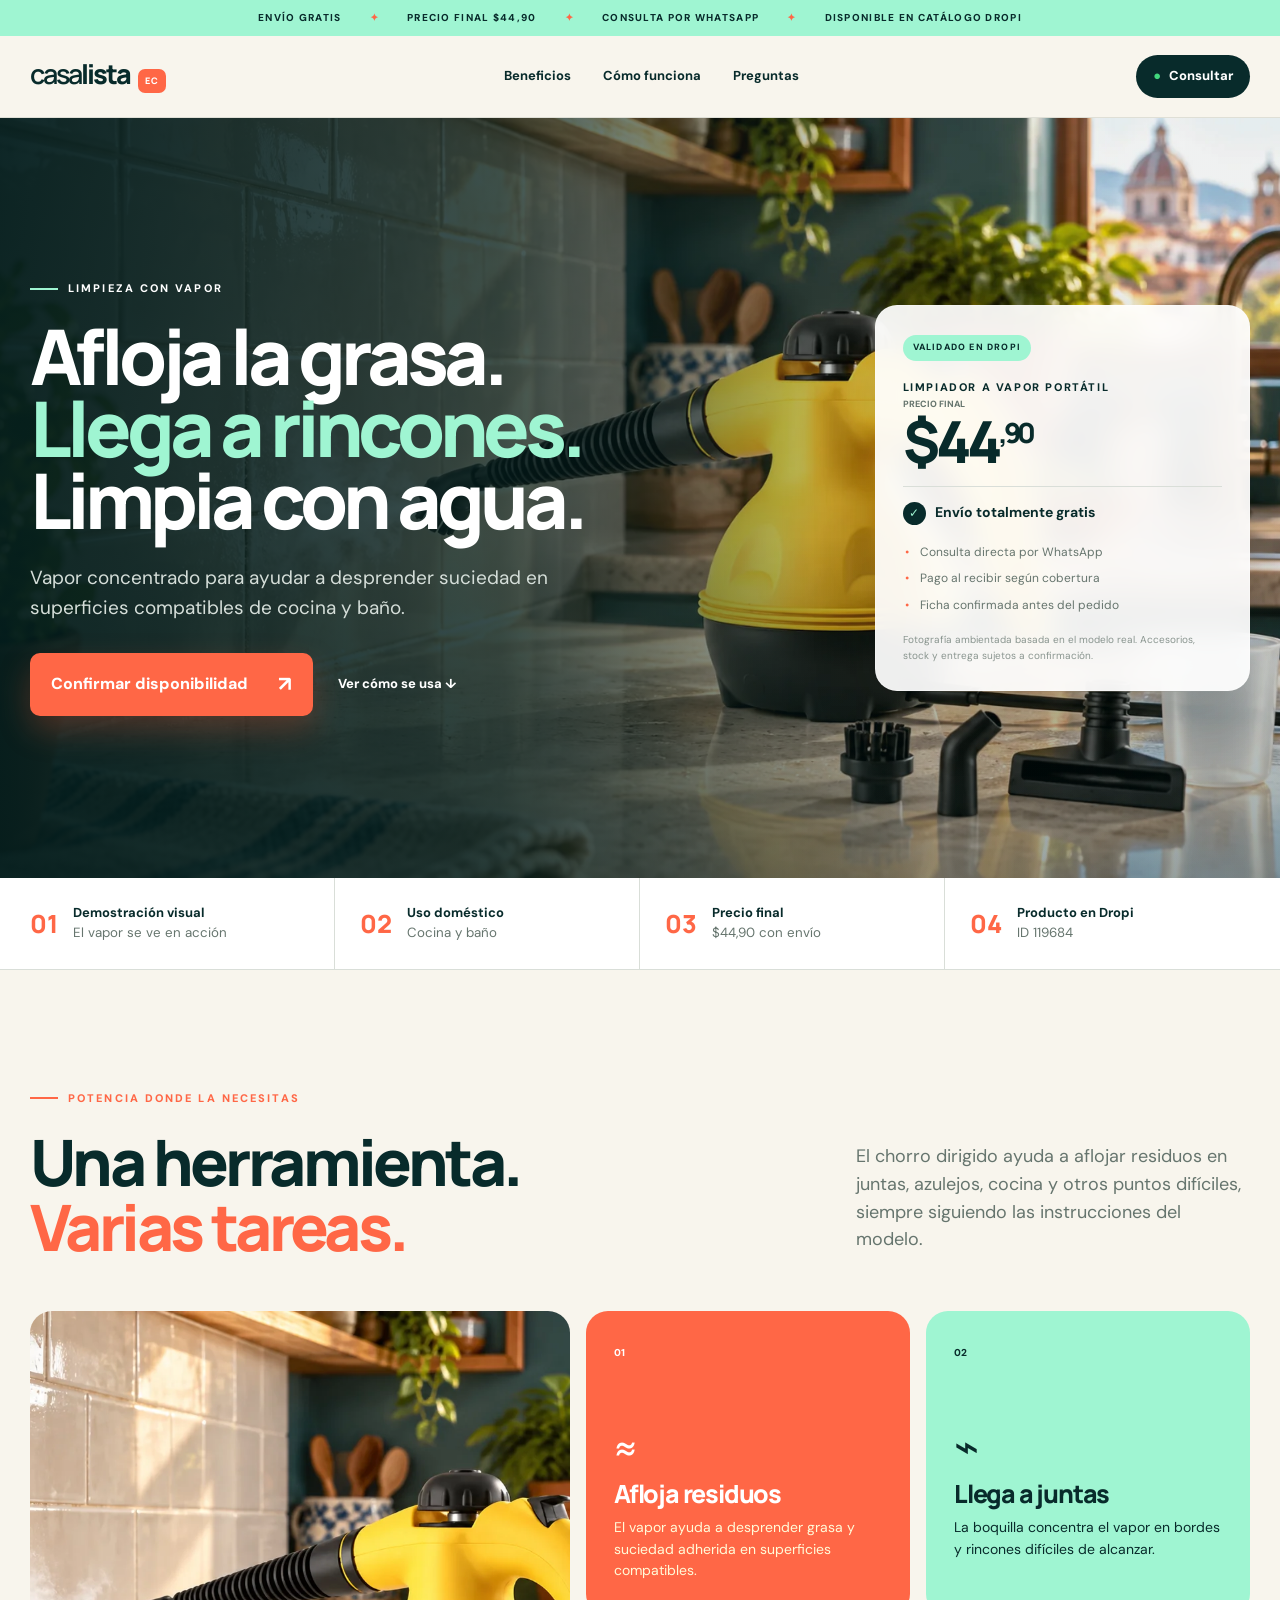
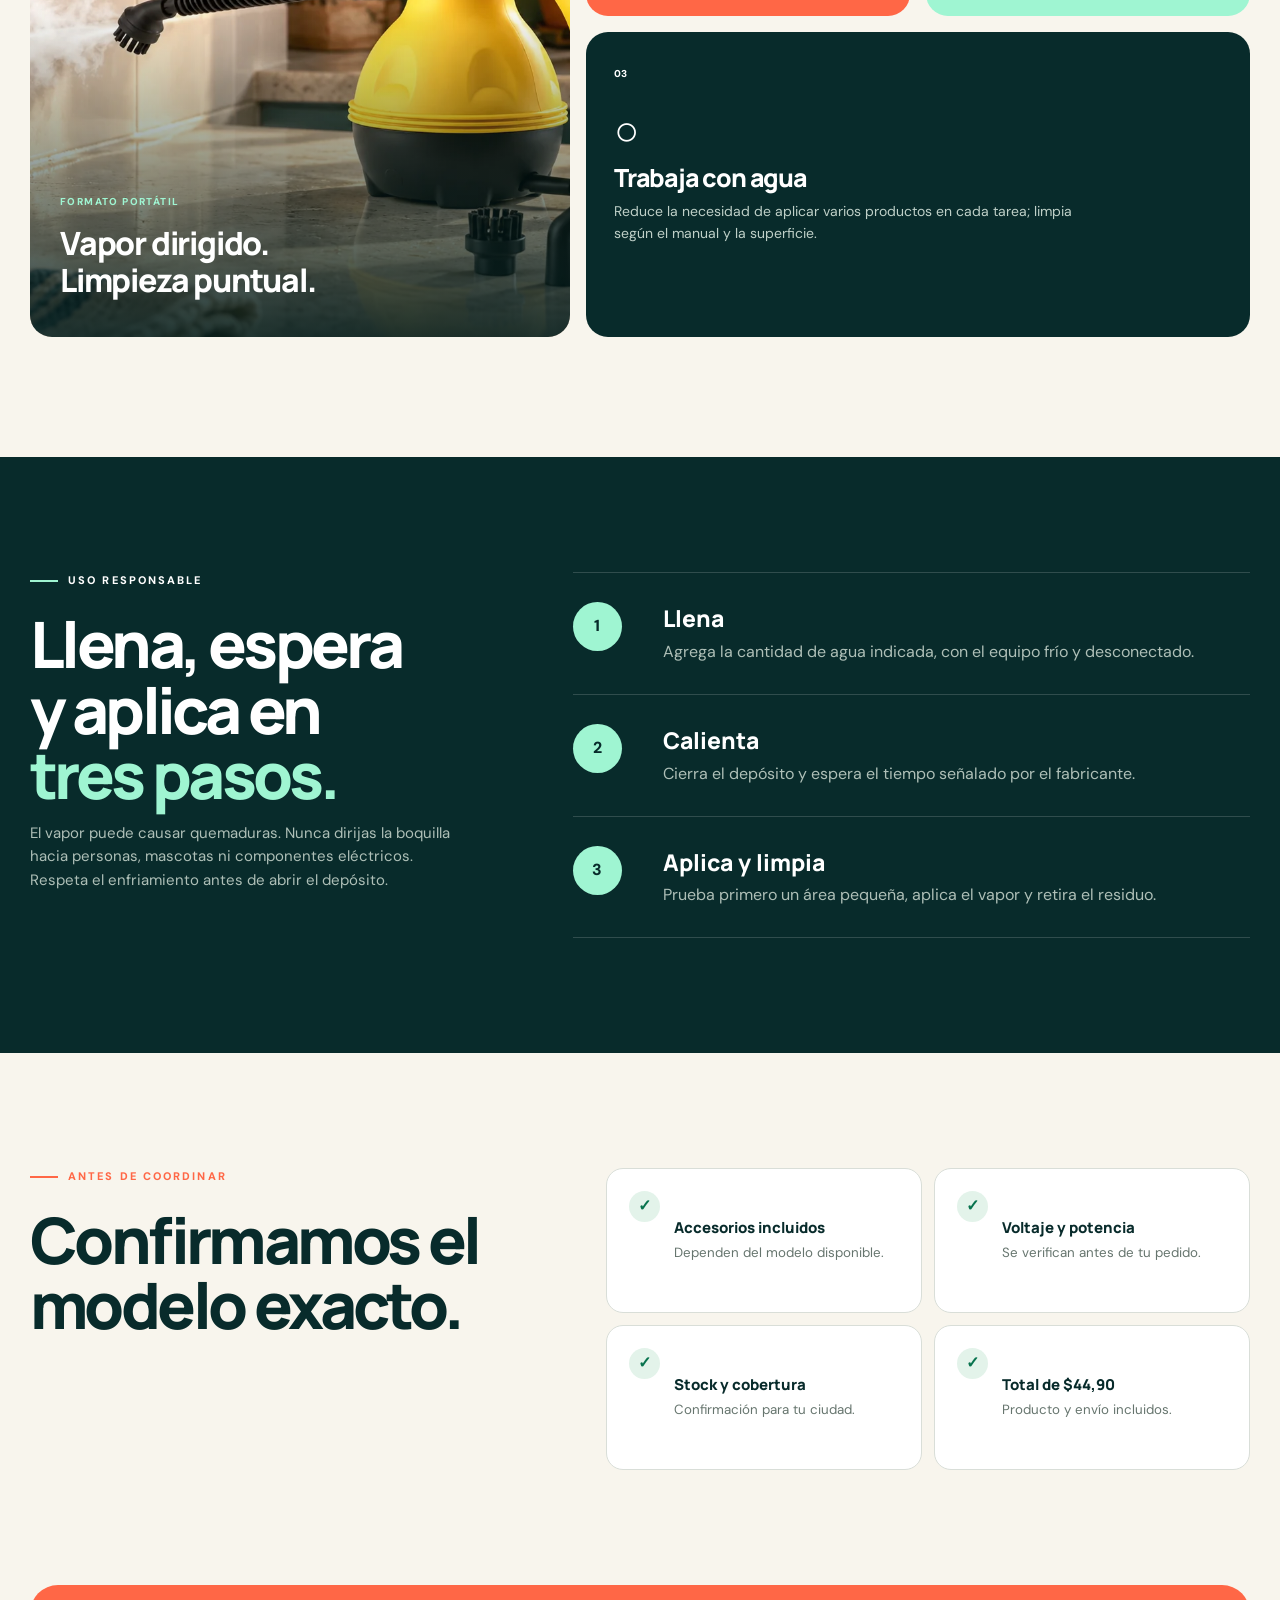
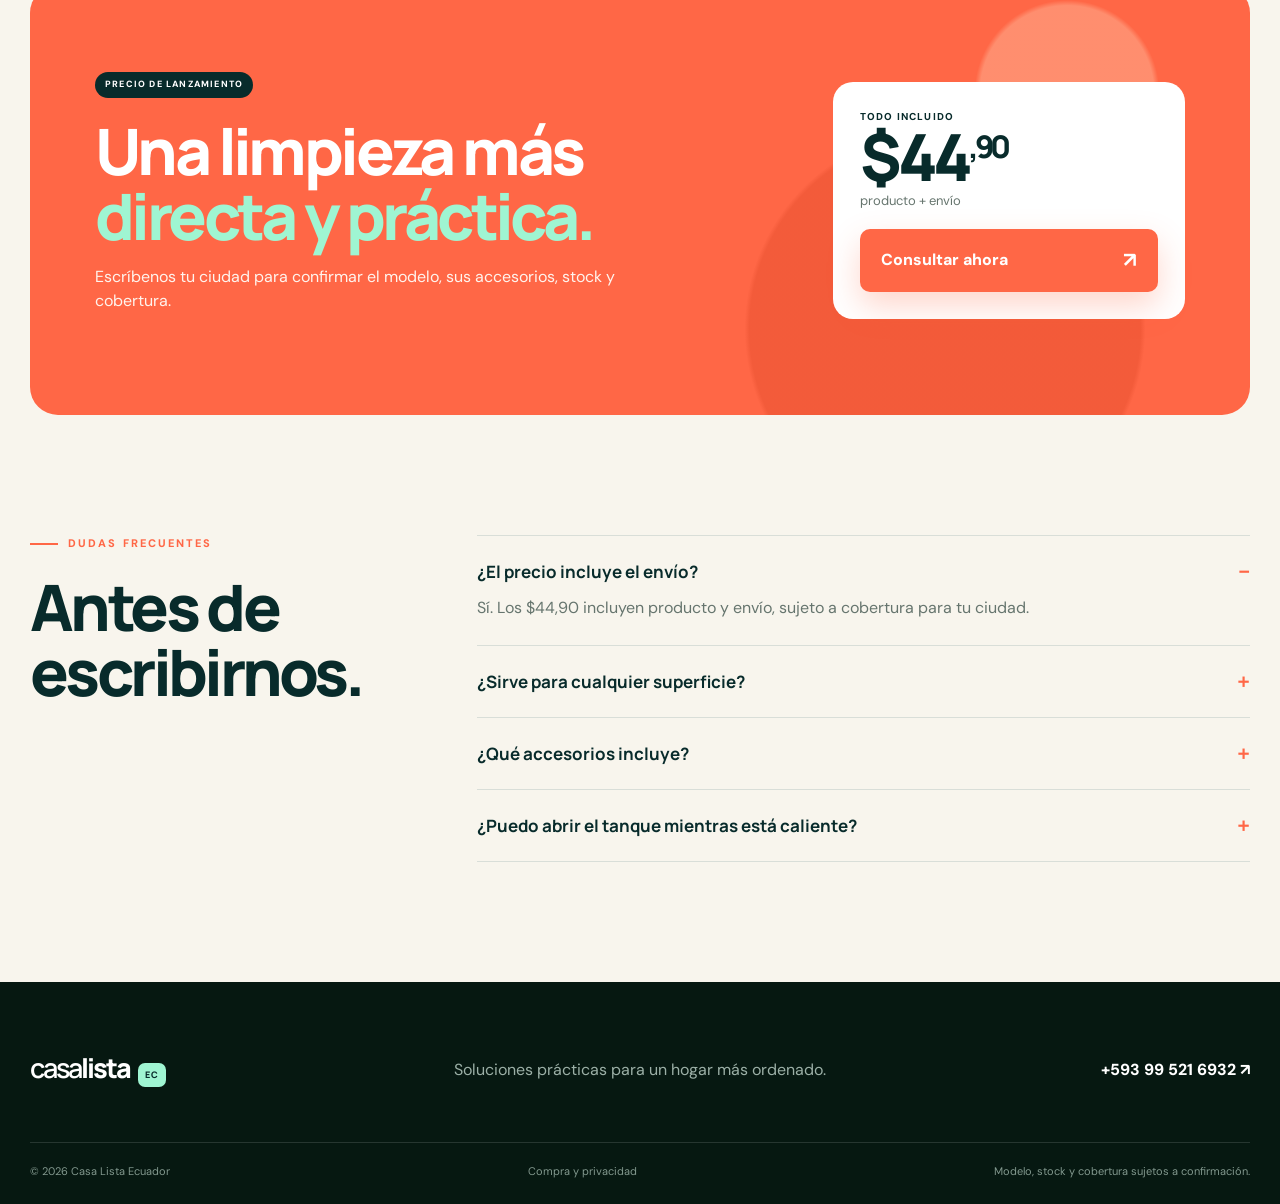
==== vapor/index.html @ a052e906 "Add validated Dropi steam cleaner landing page" ====
<!doctype html>
<html lang="es">
<head>
  <meta charset="utf-8"><meta name="viewport" content="width=device-width,initial-scale=1">
  <title>Limpiador a vapor portátil | Casa Lista Ecuador</title>
  <meta name="description" content="Limpiador a vapor portátil para cocina y baño. Precio de lanzamiento $44,90 con envío gratis. Consulta disponibilidad en Ecuador.">
  <meta name="theme-color" content="#082b2b">
  <meta property="og:title" content="Limpiador a vapor portátil | Casa Lista Ecuador">
  <meta property="og:description" content="$44,90 con envío gratis. Confirma modelo, stock y cobertura por WhatsApp.">
  <meta property="og:type" content="website"><meta property="og:url" content="https://casa-lista-public.vercel.app/vapor/">
  <meta property="og:image" content="https://casa-lista-public.vercel.app/assets/limpiador-vapor.webp">
  <link rel="canonical" href="https://casa-lista-public.vercel.app/vapor/"><link rel="icon" href="../favicon.svg">
  <link rel="preload" href="../assets/limpiador-vapor.webp" as="image" type="image/webp"><link rel="stylesheet" href="../styles.css"><link rel="stylesheet" href="vapor.css">
</head>
<body class="vapor-page">
  <div class="offer-tape"><div><span>ENVÍO GRATIS</span><i>✦</i><span>PRECIO FINAL $44,90</span><i>✦</i><span>CONSULTA POR WHATSAPP</span><i>✦</i><span>DISPONIBLE EN CATÁLOGO DROPI</span></div></div>
  <header class="site-head"><div class="shell nav">
    <a class="brand" href="../"><span>casa</span>lista<small>EC</small></a>
    <nav><a href="#beneficios">Beneficios</a><a href="#uso">Cómo funciona</a><a href="#preguntas">Preguntas</a></nav>
    <a class="head-cta" href="https://wa.me/593995216932?text=Hola%2C%20quiero%20informaci%C3%B3n%20sobre%20el%20limpiador%20a%20vapor%20port%C3%A1til." target="_blank" rel="noopener"><span class="wa-dot">●</span> Consultar</a>
  </div></header>
  <main>
    <section class="hero">
      <img class="hero-photo" src="../assets/limpiador-vapor.webp" alt="Limpiador a vapor portátil en una cocina" width="1672" height="941"><div class="hero-shade"></div>
      <div class="shell hero-inner">
        <div class="hero-copy"><p class="eyebrow"><span></span> LIMPIEZA CON VAPOR</p><h1>Afloja la grasa.<br><em>Llega a rincones.</em><br>Limpia con agua.</h1><p class="hero-lead">Vapor concentrado para ayudar a desprender suciedad en superficies compatibles de cocina y baño.</p>
          <div class="hero-actions"><a class="button button-main" href="https://wa.me/593995216932?text=Hola%2C%20quiero%20confirmar%20el%20limpiador%20a%20vapor%20a%20%2444%2C90.%20Mi%20ciudad%20es%3A%20" target="_blank" rel="noopener">Confirmar disponibilidad <b>↗</b></a><a class="text-link" href="#uso">Ver cómo se usa ↓</a></div>
        </div>
        <aside class="offer-card"><span class="offer-tag">VALIDADO EN DROPI</span><p>LIMPIADOR A VAPOR PORTÁTIL</p><div class="price"><small>PRECIO FINAL</small><strong>$44<sup>,90</sup></strong></div><div class="free"><span>✓</span><b>Envío totalmente gratis</b></div><ul><li>Consulta directa por WhatsApp</li><li>Pago al recibir según cobertura</li><li>Ficha confirmada antes del pedido</li></ul><small class="card-note">Fotografía ambientada basada en el modelo real. Accesorios, stock y entrega sujetos a confirmación.</small></aside>
      </div>
    </section>
    <section class="quick-facts"><div class="shell facts-grid">
      <div><span>01</span><p><b>Demostración visual</b><small>El vapor se ve en acción</small></p></div><div><span>02</span><p><b>Uso doméstico</b><small>Cocina y baño</small></p></div><div><span>03</span><p><b>Precio final</b><small>$44,90 con envío</small></p></div><div><span>04</span><p><b>Producto en Dropi</b><small>ID 119684</small></p></div>
    </div></section>
    <section class="intro shell" id="beneficios"><div><p class="eyebrow dark"><span></span> POTENCIA DONDE LA NECESITAS</p><h2>Una herramienta.<br><em>Varias tareas.</em></h2></div><p class="intro-copy">El chorro dirigido ayuda a aflojar residuos en juntas, azulejos, cocina y otros puntos difíciles, siempre siguiendo las instrucciones del modelo.</p></section>
    <section class="bento shell">
      <article class="tile tile-photo vapor-photo"><img src="../assets/limpiador-vapor.webp" alt="Limpiador a vapor con accesorios" loading="lazy"><div><span>FORMATO PORTÁTIL</span><h3>Vapor dirigido.<br>Limpieza puntual.</h3></div></article>
      <article class="tile tile-orange"><span class="tile-number">01</span><div class="line-icon">≈</div><h3>Afloja residuos</h3><p>El vapor ayuda a desprender grasa y suciedad adherida en superficies compatibles.</p></article>
      <article class="tile tile-lime"><span class="tile-number">02</span><div class="line-icon">⌁</div><h3>Llega a juntas</h3><p>La boquilla concentra el vapor en bordes y rincones difíciles de alcanzar.</p></article>
      <article class="tile tile-ink"><span class="tile-number">03</span><div class="line-icon">○</div><h3>Trabaja con agua</h3><p>Reduce la necesidad de aplicar varios productos en cada tarea; limpia según el manual y la superficie.</p></article>
    </section>
    <section class="steps" id="uso"><div class="shell steps-layout">
      <div class="steps-copy"><p class="eyebrow light"><span></span> USO RESPONSABLE</p><h2>Llena, espera<br>y aplica en<br><em>tres pasos.</em></h2><p>El vapor puede causar quemaduras. Nunca dirijas la boquilla hacia personas, mascotas ni componentes eléctricos. Respeta el enfriamiento antes de abrir el depósito.</p></div>
      <ol><li><span>1</span><div><b>Llena</b><p>Agrega la cantidad de agua indicada, con el equipo frío y desconectado.</p></div></li><li><span>2</span><div><b>Calienta</b><p>Cierra el depósito y espera el tiempo señalado por el fabricante.</p></div></li><li><span>3</span><div><b>Aplica y limpia</b><p>Prueba primero un área pequeña, aplica el vapor y retira el residuo.</p></div></li></ol>
    </div></section>
    <section class="honest shell"><div><p class="eyebrow dark"><span></span> ANTES DE COORDINAR</p><h2>Confirmamos el<br>modelo exacto.</h2></div><div class="checks">
      <div><span>✓</span><p><b>Accesorios incluidos</b><small>Dependen del modelo disponible.</small></p></div><div><span>✓</span><p><b>Voltaje y potencia</b><small>Se verifican antes de tu pedido.</small></p></div><div><span>✓</span><p><b>Stock y cobertura</b><small>Confirmación para tu ciudad.</small></p></div><div><span>✓</span><p><b>Total de $44,90</b><small>Producto y envío incluidos.</small></p></div>
    </div></section>
    <section class="conversion shell"><div class="conversion-bg"></div><div class="conversion-copy"><span class="offer-tag">PRECIO DE LANZAMIENTO</span><h2>Una limpieza más<br><em>directa y práctica.</em></h2><p>Escríbenos tu ciudad para confirmar el modelo, sus accesorios, stock y cobertura.</p></div><div class="conversion-price"><small>TODO INCLUIDO</small><b>$44<sup>,90</sup></b><span>producto + envío</span><a class="button button-main" href="https://wa.me/593995216932?text=Hola%2C%20estoy%20en%20%5BESCRIBE%20TU%20CIUDAD%5D%20y%20quiero%20confirmar%20el%20limpiador%20a%20vapor%20a%20%2444%2C90." target="_blank" rel="noopener">Consultar ahora <strong>↗</strong></a></div></section>
    <section class="faq shell" id="preguntas"><div><p class="eyebrow dark"><span></span> DUDAS FRECUENTES</p><h2>Antes de<br>escribirnos.</h2></div><div class="questions">
      <details open><summary>¿El precio incluye el envío?</summary><p>Sí. Los $44,90 incluyen producto y envío, sujeto a cobertura para tu ciudad.</p></details>
      <details><summary>¿Sirve para cualquier superficie?</summary><p>No. Evita madera sin tratar, pinturas delicadas, componentes eléctricos y materiales sensibles al calor. Prueba primero en un área pequeña y sigue el manual.</p></details>
      <details><summary>¿Qué accesorios incluye?</summary><p>Los accesorios dependen del modelo disponible. Te enviamos la ficha y la lista exacta antes de coordinar.</p></details>
      <details><summary>¿Puedo abrir el tanque mientras está caliente?</summary><p>No. Desconecta el equipo, libera la presión según el manual y espera a que enfríe antes de abrirlo.</p></details>
    </div></section>
  </main>
  <footer><div class="shell footer-top"><a class="brand footer-brand" href="../"><span>casa</span>lista<small>EC</small></a><p>Soluciones prácticas para un hogar más ordenado.</p><a class="footer-wa" href="https://wa.me/593995216932" target="_blank" rel="noopener">+593 99 521 6932 ↗</a></div><div class="shell footer-bottom"><span>© 2026 Casa Lista Ecuador</span><a href="../privacidad.html">Compra y privacidad</a><span>Modelo, stock y cobertura sujetos a confirmación.</span></div></footer>
  <a class="sticky-wa" href="https://wa.me/593995216932?text=Hola%2C%20quiero%20consultar%20el%20limpiador%20a%20vapor%20a%20%2444%2C90." target="_blank" rel="noopener"><span>●</span><b>Consultar por WhatsApp</b><small>$44,90 · envío gratis</small></a>
</body>
</html>
---- styles.css ----
@import url('https://fonts.googleapis.com/css2?family=DM+Sans:wght@400;500;600;700&family=Manrope:wght@600;700;800&display=swap');
:root{--ink:#0b231b;--paper:#f8f5ed;--white:#fff;--orange:#ff5c35;--orange2:#e94720;--lime:#d9ff5b;--muted:#66756e;--line:#d9ded8;--shadow:0 24px 65px rgba(4,24,17,.16)}
*{box-sizing:border-box}html{scroll-behavior:smooth;scroll-padding-top:110px}body{margin:0;background:var(--paper);color:var(--ink);font:16px/1.55 'DM Sans',sans-serif}a{color:inherit;text-decoration:none}img{display:block;max-width:100%}.shell{width:min(1220px,calc(100% - 48px));margin-inline:auto}
.offer-tape{height:36px;overflow:hidden;background:var(--lime);font-size:10px;font-weight:800;letter-spacing:1.3px;white-space:nowrap}.offer-tape>div{height:100%;display:flex;align-items:center;justify-content:center;gap:28px}.offer-tape i{font-style:normal;color:var(--orange)}
.site-head{height:82px;position:relative;z-index:10;background:rgba(248,245,237,.94);backdrop-filter:blur(16px);border-bottom:1px solid rgba(11,35,27,.1)}.nav{height:100%;display:flex;align-items:center;justify-content:space-between;gap:35px}.brand{font:800 27px/1 'Manrope',sans-serif;letter-spacing:-2px}.brand span{font-weight:600}.brand small{display:inline-grid;place-items:center;margin-left:8px;width:28px;height:24px;border-radius:7px;background:var(--orange);color:#fff;font-size:9px;letter-spacing:.8px}.nav nav{display:flex;gap:32px;font-size:13px;font-weight:700}.nav nav a{position:relative}.nav nav a:after{content:"";position:absolute;left:0;right:100%;bottom:-7px;height:2px;background:var(--orange);transition:.2s}.nav nav a:hover:after{right:0}.head-cta{display:flex;align-items:center;gap:8px;padding:11px 17px;border-radius:999px;background:var(--ink);color:#fff;font-size:13px;font-weight:800}.wa-dot{color:#42d77d}
.hero{position:relative;min-height:760px;display:flex;align-items:center;overflow:hidden;background:#10271f}.hero-photo{position:absolute;inset:0;width:100%;height:100%;object-fit:cover;object-position:center}.hero-shade{position:absolute;inset:0;background:linear-gradient(90deg,rgba(4,22,16,.94) 0%,rgba(4,22,16,.74) 39%,rgba(4,22,16,.1) 72%),linear-gradient(0deg,rgba(4,22,16,.42),transparent 45%)}.hero-inner{position:relative;z-index:2;display:grid;grid-template-columns:1.12fr .55fr;gap:80px;align-items:center;padding-block:72px}.hero-copy{color:#fff}.eyebrow{display:flex;align-items:center;gap:10px;margin:0 0 22px;font-size:11px;font-weight:800;letter-spacing:2.1px}.eyebrow span{width:28px;height:2px;background:var(--lime)}.eyebrow.dark{color:var(--orange)}.eyebrow.dark span{background:var(--orange)}.hero h1{max-width:770px;margin:0;font:800 clamp(52px,6vw,86px)/.94 'Manrope',sans-serif;letter-spacing:-5px}.hero h1 em,.steps h2 em,.conversion h2 em,.intro h2 em{color:var(--lime);font-style:normal}.hero-lead{max-width:600px;margin:27px 0 31px;color:#d5ded9;font-size:19px}.hero-actions{display:flex;align-items:center;gap:25px}.button{min-height:58px;display:flex;align-items:center;justify-content:space-between;gap:30px;padding:15px 21px;border-radius:10px;font-weight:800;transition:.2s}.button-main{background:var(--orange);color:#fff;box-shadow:0 14px 32px rgba(255,92,53,.25)}.button-main:hover{background:var(--orange2);transform:translateY(-2px)}.button b,.button strong{font-size:21px}.text-link{color:#fff;font-size:13px;font-weight:800}.offer-card{padding:27px;border:1px solid rgba(255,255,255,.25);border-radius:22px;background:rgba(255,255,255,.93);color:var(--ink);box-shadow:var(--shadow);backdrop-filter:blur(14px)}.offer-tag{display:inline-block;padding:6px 10px;border-radius:999px;background:var(--lime);font-size:9px;font-weight:800;letter-spacing:1.2px}.offer-card>p{margin:18px 0 2px;font-size:11px;font-weight:800;letter-spacing:1.6px}.price{display:grid;padding-bottom:16px;border-bottom:1px solid var(--line)}.price small{font-size:9px;font-weight:800;color:var(--muted)}.price strong{font:800 58px/1 'Manrope',sans-serif;letter-spacing:-4px}.price sup,.conversion-price sup{font-size:.48em;vertical-align:super}.free{display:flex;align-items:center;gap:9px;margin-top:15px}.free span{display:grid;place-items:center;width:23px;height:23px;border-radius:50%;background:var(--ink);color:var(--lime);font-size:12px}.free b{font-size:14px}.offer-card ul{margin:18px 0;padding:0;list-style:none;color:var(--muted);font-size:12px}.offer-card li{margin:8px 0;padding-left:17px;position:relative}.offer-card li:before{content:"•";position:absolute;left:2px;color:var(--orange)}.card-note{display:block;color:#89958f;font-size:10px}.hero-scroll{position:absolute;z-index:3;bottom:24px;left:50%;display:grid;place-items:center;width:43px;height:43px;border:1px solid #fff7;border-radius:50%;color:#fff}
.quick-facts{background:var(--white);border-bottom:1px solid var(--line)}.facts-grid{display:grid;grid-template-columns:repeat(4,1fr)}.facts-grid>div{display:flex;align-items:center;gap:15px;padding:25px;border-right:1px solid var(--line)}.facts-grid>div:first-child{padding-left:0}.facts-grid>div:last-child{border:0}.facts-grid>div>span{font:800 25px 'Manrope',sans-serif;color:var(--orange)}.facts-grid p{display:grid;margin:0}.facts-grid b{font-size:13px}.facts-grid small{color:var(--muted)}
.intro{padding:120px 0 52px;display:grid;grid-template-columns:1.2fr .65fr;gap:100px;align-items:end}.intro h2,.steps h2,.honest h2,.conversion h2,.faq h2{margin:0;font:800 clamp(39px,5vw,64px)/1.02 'Manrope',sans-serif;letter-spacing:-3.6px}.intro h2 em{color:var(--orange)}.intro-copy{margin:0 0 5px;color:var(--muted);font-size:18px}
.bento{padding-bottom:120px;display:grid;grid-template-columns:1.25fr .75fr .75fr;grid-template-rows:repeat(2,305px);gap:16px}.tile{position:relative;overflow:hidden;padding:28px;border-radius:22px}.tile h3{margin:12px 0 8px;font:800 25px/1.15 'Manrope',sans-serif;letter-spacing:-1.2px}.tile p{margin:0;font-size:14px}.tile-number{font-size:10px;font-weight:800}.line-icon{margin-top:62px;font-size:42px;line-height:1}.tile-photo{grid-row:1/3;background:#fff}.tile-photo img{width:100%;height:68%;object-fit:contain;mix-blend-mode:multiply;filter:drop-shadow(0 25px 18px rgba(11,35,27,.18))}.tile-photo div{position:absolute;left:30px;bottom:31px}.tile-photo span{font-size:10px;font-weight:800;letter-spacing:1.4px;color:var(--orange)}.tile-photo h3{font-size:32px}.tile-orange{background:var(--orange);color:#fff}.tile-lime{background:var(--lime)}.tile-ink{grid-column:2/4;background:var(--ink);color:#fff}.tile-ink .line-icon{margin-top:25px}.tile-ink p,.tile-orange p{color:#fffbd9}.tile-ink p{color:#bfd0c8;max-width:500px}
.steps{padding-block:115px;background:var(--ink);color:#fff;overflow:hidden}.steps-layout{display:grid;grid-template-columns:.78fr 1.22fr;gap:110px}.steps h2 em{color:var(--lime)}.steps-copy>p:last-child{max-width:480px;color:#aebfb7;font-size:15px}.steps ol{margin:0;padding:0;list-style:none}.steps li{display:grid;grid-template-columns:65px 1fr;gap:25px;padding:29px 0;border-top:1px solid rgba(255,255,255,.16)}.steps li:last-child{border-bottom:1px solid rgba(255,255,255,.16)}.steps li>span{display:grid;place-items:center;width:49px;height:49px;border-radius:50%;background:var(--lime);color:var(--ink);font-weight:800}.steps li b{font:800 23px 'Manrope',sans-serif}.steps li p{margin:5px 0 0;color:#aebfb7}
.honest{padding-block:115px;display:grid;grid-template-columns:.85fr 1.15fr;gap:100px}.checks{display:grid;grid-template-columns:1fr 1fr;gap:12px}.checks>div{min-height:145px;padding:22px;display:flex;gap:14px;border:1px solid var(--line);border-radius:17px;background:#fff}.checks>div>span{display:grid;place-items:center;flex:none;width:31px;height:31px;border-radius:50%;background:#e3f3ea;color:#08734e;font-weight:800}.checks p{display:grid;align-content:center;margin:0}.checks b{font:800 15px 'Manrope',sans-serif}.checks small{margin-top:5px;color:var(--muted)}
.conversion{position:relative;min-height:430px;margin-bottom:120px;padding:65px;display:grid;grid-template-columns:1fr .52fr;align-items:center;gap:60px;overflow:hidden;border-radius:28px;background:var(--orange);color:#fff}.conversion-bg{position:absolute;inset:0;background:radial-gradient(circle at 85% 25%,#ffb09288 0 8%,transparent 8.5%),radial-gradient(circle at 75% 80%,#b922002c 0 20%,transparent 20.5%)}.conversion-copy,.conversion-price{position:relative}.conversion .offer-tag{background:var(--ink);color:#fff}.conversion h2{margin-top:20px}.conversion h2 em{color:var(--lime)}.conversion-copy>p{max-width:560px;color:#fff4ee}.conversion-price{padding:27px;border-radius:20px;background:#fff;color:var(--ink);display:grid}.conversion-price>small{font-size:10px;font-weight:800;letter-spacing:1.2px}.conversion-price>b{font:800 65px/1 'Manrope',sans-serif;letter-spacing:-4px}.conversion-price>span{margin:2px 0 18px;color:var(--muted);font-size:13px}.conversion-price .button{min-height:54px}
.faq{padding-bottom:120px;display:grid;grid-template-columns:.62fr 1.38fr;gap:100px}.questions details{padding:24px 0;border-top:1px solid var(--line)}.questions details:last-child{border-bottom:1px solid var(--line)}.questions summary{display:flex;justify-content:space-between;gap:20px;cursor:pointer;list-style:none;font:700 17px 'Manrope',sans-serif}.questions summary::-webkit-details-marker{display:none}.questions summary:after{content:"+";color:var(--orange);font-size:23px;line-height:1}.questions details[open] summary:after{content:"−"}.questions p{max-width:670px;margin:13px 40px 0 0;color:var(--muted)}
footer{padding:60px 0 24px;background:#061811;color:#fff}.footer-top{display:grid;grid-template-columns:1fr 1fr 1fr;align-items:center;gap:30px}.footer-brand small{background:var(--lime);color:var(--ink)}.footer-top p{color:#9cb0a7;text-align:center}.footer-wa{justify-self:end;font-weight:800}.footer-bottom{margin-top:43px;padding-top:20px;display:flex;justify-content:space-between;gap:25px;border-top:1px solid rgba(255,255,255,.13);color:#82988e;font-size:11px}.sticky-wa{display:none}.legal{max-width:800px;padding-block:80px 120px}.legal h1{font:800 56px/1.05 'Manrope',sans-serif;letter-spacing:-3px}.legal h2{margin:36px 0 8px;font-family:'Manrope',sans-serif}.legal p{color:var(--muted)}
@media(max-width:980px){.hero{min-height:720px}.hero-inner{grid-template-columns:1fr .5fr;gap:35px}.hero h1{font-size:61px}.facts-grid{grid-template-columns:1fr 1fr}.facts-grid>div:nth-child(2){border-right:0}.intro,.honest{gap:55px}.steps-layout{gap:60px}.bento{grid-template-columns:1fr 1fr;grid-template-rows:420px 285px 285px}.tile-photo{grid-column:1/3;grid-row:auto}.tile-ink{grid-column:1/3}.line-icon{margin-top:45px}}
@media(max-width:760px){body{padding-bottom:76px}.shell{width:min(100% - 30px,1220px)}.offer-tape>div{justify-content:flex-start;animation:tape 18s linear infinite;width:max-content;padding-left:20px}@keyframes tape{to{transform:translateX(-38%)}}.site-head{height:70px}.nav nav{display:none}.head-cta{padding:9px 13px}.hero{min-height:auto;display:block;padding:0}.hero-photo{position:relative;width:100%;height:390px;object-position:67% center}.hero-shade{height:390px;background:linear-gradient(0deg,var(--ink) 0%,rgba(11,35,27,.18) 56%,rgba(11,35,27,.06))}.hero-inner{display:block;padding:0 0 55px;margin-top:-35px}.hero-copy{position:relative}.hero h1{font-size:clamp(45px,13vw,64px);letter-spacing:-3.2px}.hero-lead{font-size:16px}.hero-actions{align-items:stretch;flex-direction:column;gap:16px}.button{width:100%}.text-link{text-align:center}.offer-card{margin-top:32px}.hero-scroll{display:none}.facts-grid{grid-template-columns:1fr 1fr}.facts-grid>div{padding:20px 8px;border-bottom:1px solid var(--line)}.facts-grid>div:first-child{padding-left:8px}.facts-grid>div:nth-child(3),.facts-grid>div:nth-child(4){border-bottom:0}.facts-grid>div>span{font-size:19px}.facts-grid small{font-size:10px}.intro{padding:80px 0 36px;grid-template-columns:1fr;gap:25px}.intro h2,.steps h2,.honest h2,.conversion h2,.faq h2{font-size:41px;letter-spacing:-2.5px}.bento{padding-bottom:80px;grid-template-columns:1fr;grid-template-rows:390px repeat(3,270px)}.tile-photo,.tile-ink{grid-column:auto;grid-row:auto}.tile-photo img{height:65%}.tile-ink .line-icon{margin-top:45px}.steps{padding-block:80px}.steps-layout{grid-template-columns:1fr;gap:45px}.honest{padding-block:80px;grid-template-columns:1fr;gap:38px}.checks{grid-template-columns:1fr}.checks>div{min-height:110px}.conversion{width:calc(100% - 30px);min-height:auto;margin-bottom:80px;padding:40px 25px;grid-template-columns:1fr;gap:35px}.conversion-price>b{font-size:58px}.faq{padding-bottom:80px;grid-template-columns:1fr;gap:38px}.footer-top{grid-template-columns:1fr;text-align:left}.footer-top p{text-align:left}.footer-wa{justify-self:start}.footer-bottom{flex-direction:column;gap:8px}.sticky-wa{display:grid;grid-template-columns:auto 1fr;grid-template-rows:1fr 1fr;column-gap:9px;position:fixed;z-index:30;left:12px;right:12px;bottom:10px;padding:11px 17px;border-radius:14px;background:#20b867;color:#fff;box-shadow:0 12px 35px rgba(0,0,0,.28)}.sticky-wa>span{grid-row:1/3;align-self:center;font-size:23px}.sticky-wa b{font-size:13px;line-height:1.2}.sticky-wa small{font-size:10px;line-height:1.2;opacity:.85}}
@media(max-width:390px){.brand{font-size:23px}.head-cta{font-size:11px}.hero-photo{height:330px}.hero-shade{height:330px}.hero h1{font-size:43px}.facts-grid{grid-template-columns:1fr}.facts-grid>div{border-right:0}.facts-grid>div:nth-child(3){border-bottom:1px solid var(--line)}}
---- vapor/vapor.css ----
.vapor-page{--ink:#082b2b;--orange:#ff6746;--orange2:#e84e2e;--lime:#9ff5d2}.vapor-page .hero-shade{background:linear-gradient(90deg,rgba(3,29,29,.95) 0%,rgba(3,29,29,.77) 39%,rgba(3,29,29,.06) 73%),linear-gradient(0deg,rgba(3,29,29,.38),transparent 45%)}.vapor-photo{padding:0}.vapor-photo img{width:100%;height:100%;object-fit:cover;mix-blend-mode:normal;filter:none}.vapor-photo:after{content:"";position:absolute;inset:0;background:linear-gradient(0deg,rgba(3,29,29,.88),transparent 53%)}.vapor-photo>div{z-index:2;color:#fff}.vapor-photo span{color:var(--lime)}
@media(max-width:760px){.vapor-page .hero-photo{object-position:62% center}.vapor-page .hero-shade{background:linear-gradient(0deg,var(--ink) 0%,rgba(8,43,43,.18) 58%,rgba(8,43,43,.04))}}
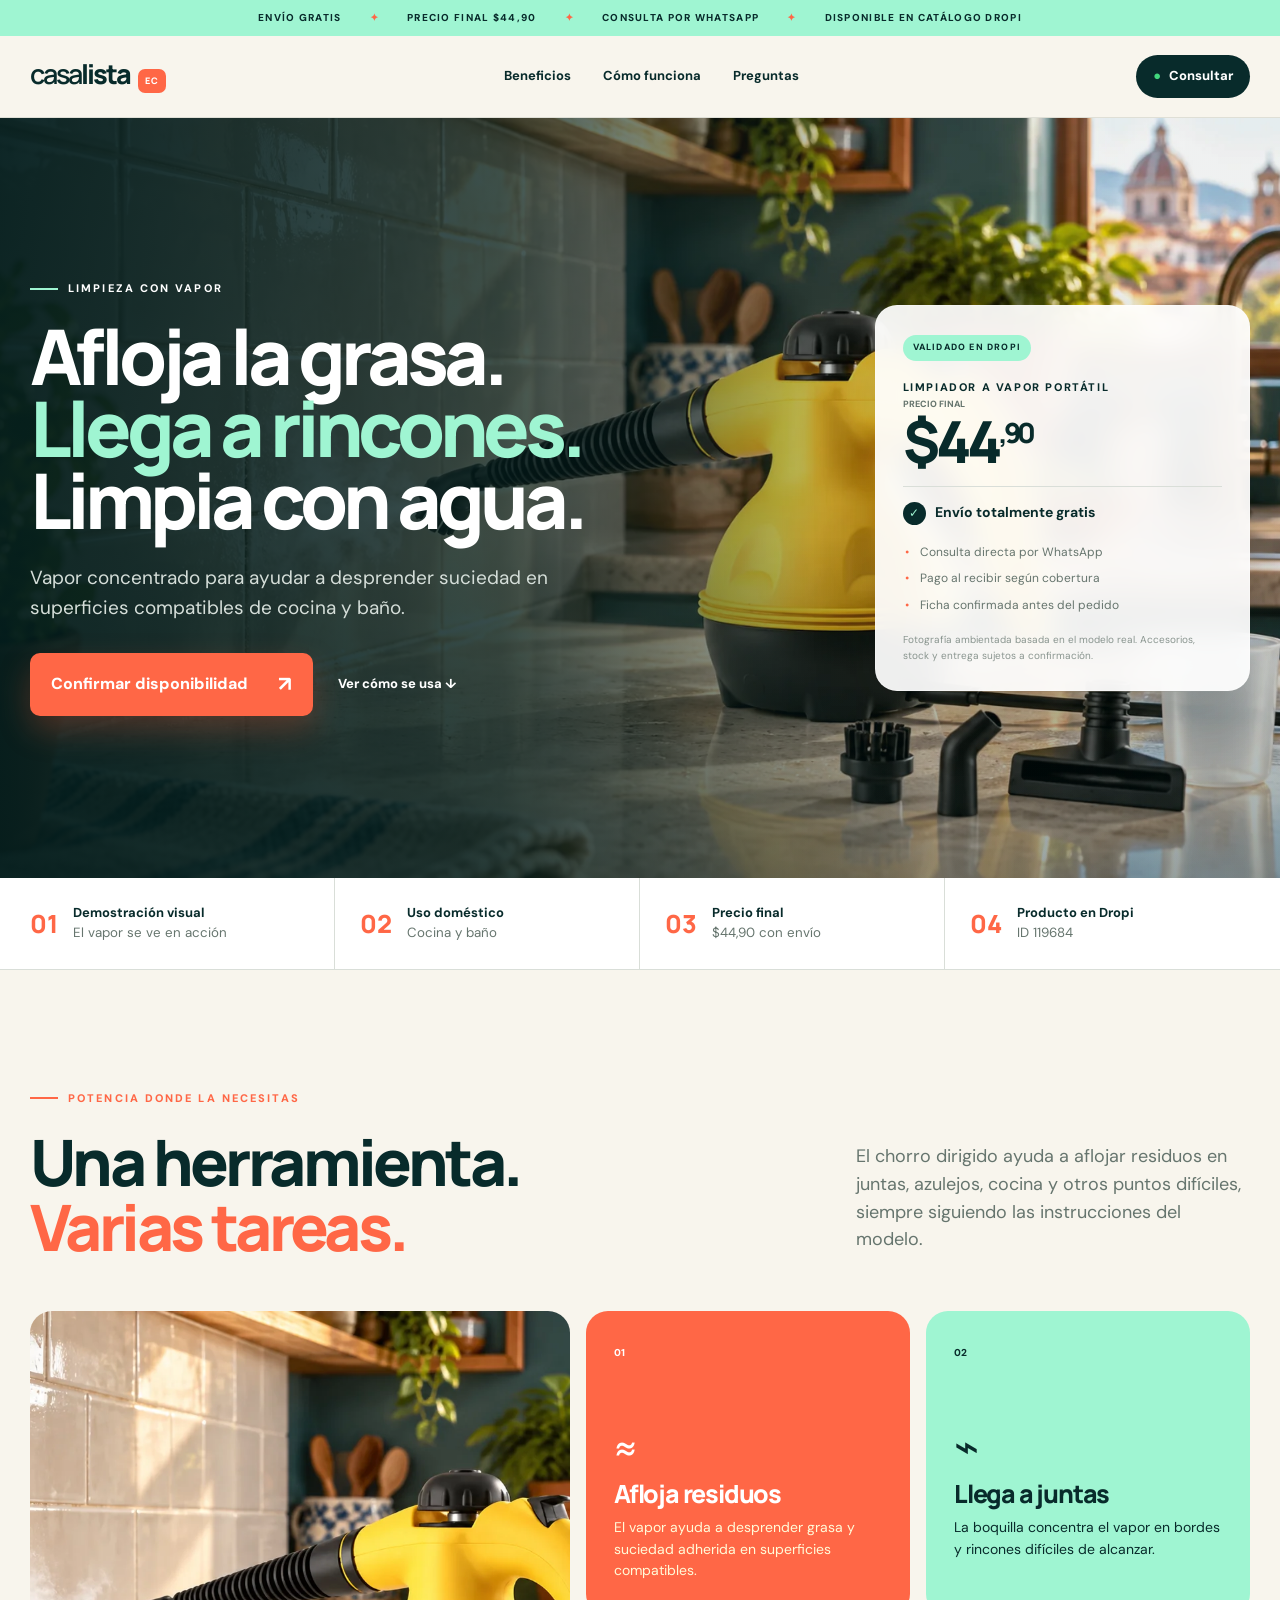
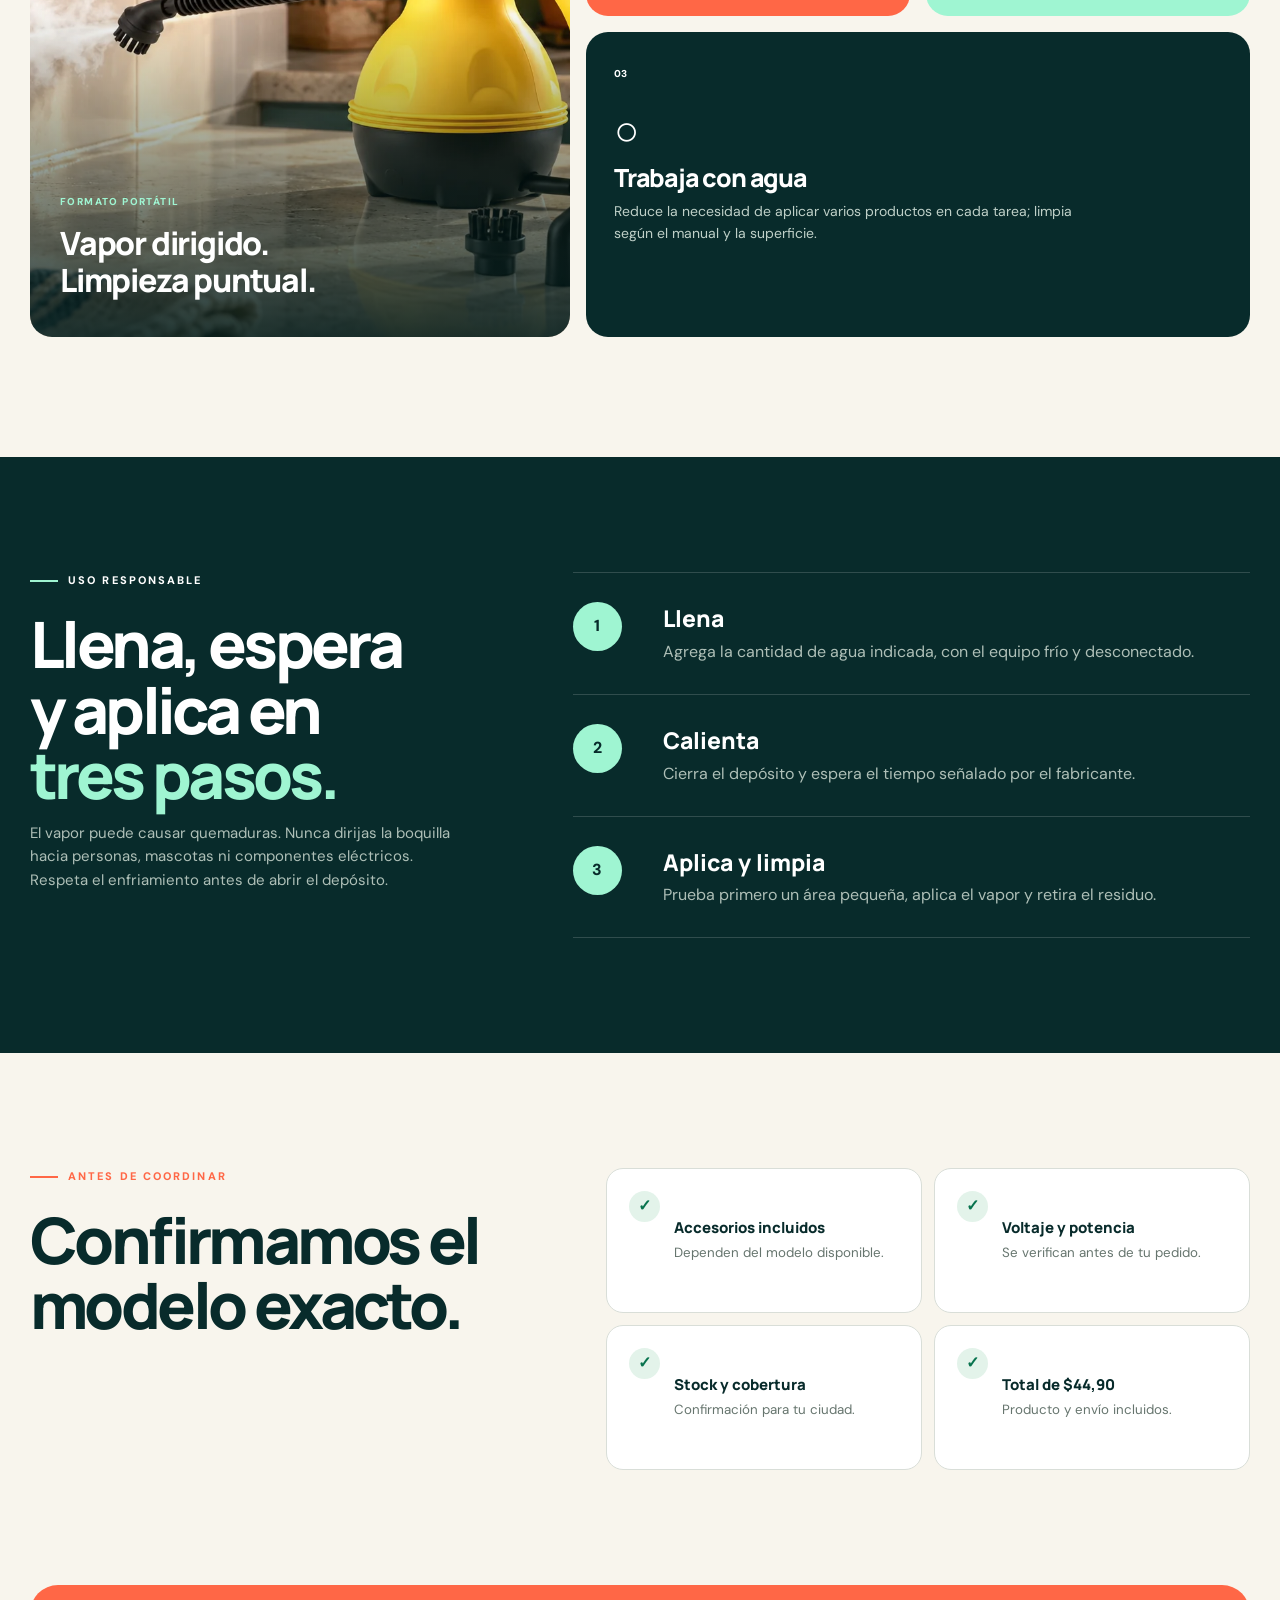
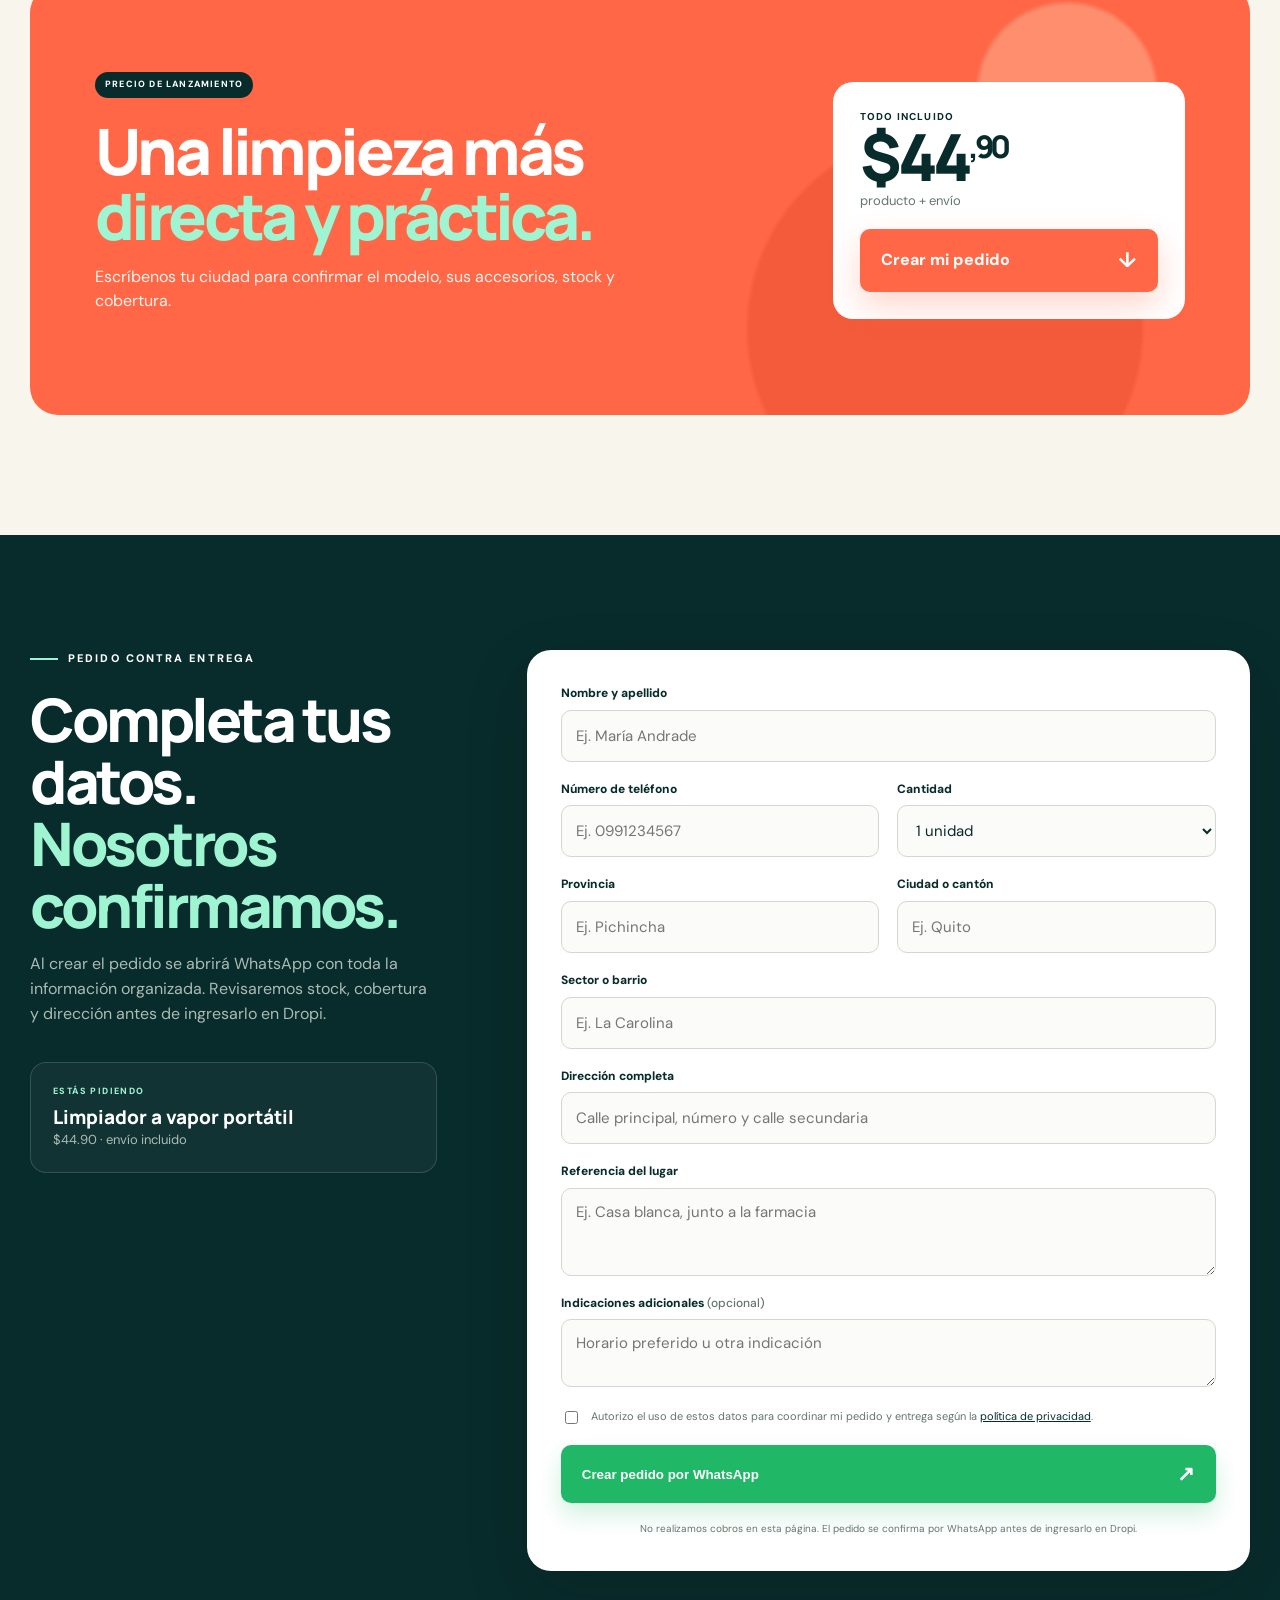
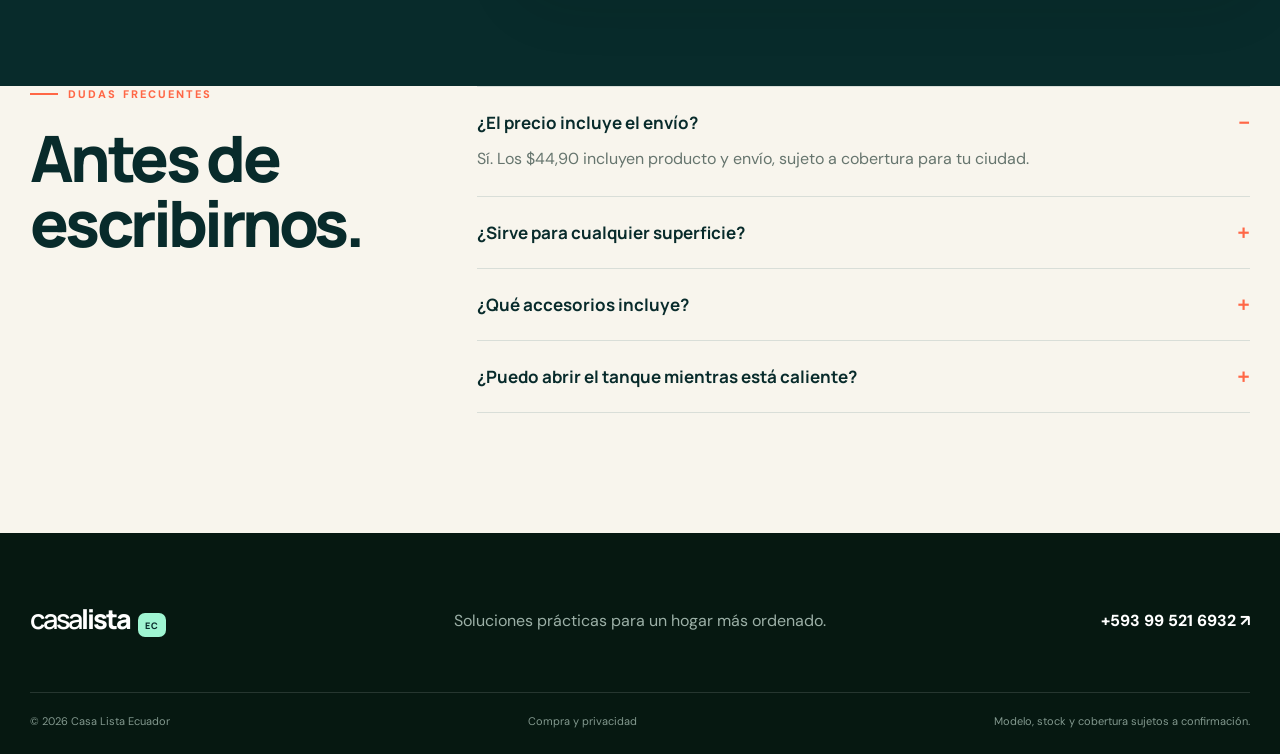
==== commit 3d5619bd: "Add WhatsApp order forms to both products" ====
--- a/vapor/index.html
+++ b/vapor/index.html
@@ -46,7 +46,32 @@
     <section class="honest shell"><div><p class="eyebrow dark"><span></span> ANTES DE COORDINAR</p><h2>Confirmamos el<br>modelo exacto.</h2></div><div class="checks">
       <div><span>✓</span><p><b>Accesorios incluidos</b><small>Dependen del modelo disponible.</small></p></div><div><span>✓</span><p><b>Voltaje y potencia</b><small>Se verifican antes de tu pedido.</small></p></div><div><span>✓</span><p><b>Stock y cobertura</b><small>Confirmación para tu ciudad.</small></p></div><div><span>✓</span><p><b>Total de $44,90</b><small>Producto y envío incluidos.</small></p></div>
     </div></section>
-    <section class="conversion shell"><div class="conversion-bg"></div><div class="conversion-copy"><span class="offer-tag">PRECIO DE LANZAMIENTO</span><h2>Una limpieza más<br><em>directa y práctica.</em></h2><p>Escríbenos tu ciudad para confirmar el modelo, sus accesorios, stock y cobertura.</p></div><div class="conversion-price"><small>TODO INCLUIDO</small><b>$44<sup>,90</sup></b><span>producto + envío</span><a class="button button-main" href="https://wa.me/593995216932?text=Hola%2C%20estoy%20en%20%5BESCRIBE%20TU%20CIUDAD%5D%20y%20quiero%20confirmar%20el%20limpiador%20a%20vapor%20a%20%2444%2C90." target="_blank" rel="noopener">Consultar ahora <strong>↗</strong></a></div></section>
+    <section class="conversion shell"><div class="conversion-bg"></div><div class="conversion-copy"><span class="offer-tag">PRECIO DE LANZAMIENTO</span><h2>Una limpieza más<br><em>directa y práctica.</em></h2><p>Escríbenos tu ciudad para confirmar el modelo, sus accesorios, stock y cobertura.</p></div><div class="conversion-price"><small>TODO INCLUIDO</small><b>$44<sup>,90</sup></b><span>producto + envío</span><a class="button button-main" href="#formulario-pedido">Crear mi pedido <strong>↓</strong></a></div></section>
+    <section class="order-section" id="formulario-pedido">
+      <div class="shell order-layout">
+        <div class="order-intro">
+          <p class="eyebrow light"><span></span> PEDIDO CONTRA ENTREGA</p>
+          <h2>Completa tus datos.<br><em>Nosotros confirmamos.</em></h2>
+          <p>Al crear el pedido se abrirá WhatsApp con toda la información organizada. Revisaremos stock, cobertura y dirección antes de ingresarlo en Dropi.</p>
+          <div class="order-summary"><small>ESTÁS PIDIENDO</small><b>Limpiador a vapor portátil</b><span>$44.90 · envío incluido</span></div>
+        </div>
+        <form class="order-form" data-product="Limpiador a vapor portátil" data-price="44.90" data-dropi-id="119684">
+          <div class="field full"><label for="nombre-119684">Nombre y apellido</label><input id="nombre-119684" name="nombre" type="text" autocomplete="name" placeholder="Ej. María Andrade" minlength="3" required></div>
+          <div class="field"><label for="telefono-119684">Número de teléfono</label><input id="telefono-119684" name="telefono" type="tel" inputmode="tel" autocomplete="tel" placeholder="Ej. 0991234567" pattern="[0-9+ ]{9,15}" required></div>
+          <div class="field"><label for="cantidad-119684">Cantidad</label><select id="cantidad-119684" name="cantidad" required><option value="1">1 unidad</option><option value="2">2 unidades</option><option value="3">3 unidades</option></select></div>
+          <div class="field"><label for="provincia-119684">Provincia</label><input id="provincia-119684" name="provincia" type="text" autocomplete="address-level1" placeholder="Ej. Pichincha" required></div>
+          <div class="field"><label for="ciudad-119684">Ciudad o cantón</label><input id="ciudad-119684" name="ciudad" type="text" autocomplete="address-level2" placeholder="Ej. Quito" required></div>
+          <div class="field full"><label for="sector-119684">Sector o barrio</label><input id="sector-119684" name="sector" type="text" autocomplete="address-level3" placeholder="Ej. La Carolina" required></div>
+          <div class="field full"><label for="direccion-119684">Dirección completa</label><input id="direccion-119684" name="direccion" type="text" autocomplete="street-address" placeholder="Calle principal, número y calle secundaria" minlength="8" required></div>
+          <div class="field full"><label for="referencia-119684">Referencia del lugar</label><textarea id="referencia-119684" name="referencia" rows="3" placeholder="Ej. Casa blanca, junto a la farmacia" minlength="5" required></textarea></div>
+          <div class="field full"><label for="indicaciones-119684">Indicaciones adicionales <span>(opcional)</span></label><textarea id="indicaciones-119684" name="indicaciones" rows="2" placeholder="Horario preferido u otra indicación"></textarea></div>
+          <label class="consent"><input type="checkbox" required><span>Autorizo el uso de estos datos para coordinar mi pedido y entrega según la <a href="../privacidad.html">política de privacidad</a>.</span></label>
+          <button class="button order-submit" type="submit"><span>Crear pedido por WhatsApp</span><b>↗</b></button>
+          <p class="form-note">No realizamos cobros en esta página. El pedido se confirma por WhatsApp antes de ingresarlo en Dropi.</p>
+        </form>
+      </div>
+    </section>
+
     <section class="faq shell" id="preguntas"><div><p class="eyebrow dark"><span></span> DUDAS FRECUENTES</p><h2>Antes de<br>escribirnos.</h2></div><div class="questions">
       <details open><summary>¿El precio incluye el envío?</summary><p>Sí. Los $44,90 incluyen producto y envío, sujeto a cobertura para tu ciudad.</p></details>
       <details><summary>¿Sirve para cualquier superficie?</summary><p>No. Evita madera sin tratar, pinturas delicadas, componentes eléctricos y materiales sensibles al calor. Prueba primero en un área pequeña y sigue el manual.</p></details>
@@ -56,5 +81,6 @@
   </main>
   <footer><div class="shell footer-top"><a class="brand footer-brand" href="../"><span>casa</span>lista<small>EC</small></a><p>Soluciones prácticas para un hogar más ordenado.</p><a class="footer-wa" href="https://wa.me/593995216932" target="_blank" rel="noopener">+593 99 521 6932 ↗</a></div><div class="shell footer-bottom"><span>© 2026 Casa Lista Ecuador</span><a href="../privacidad.html">Compra y privacidad</a><span>Modelo, stock y cobertura sujetos a confirmación.</span></div></footer>
   <a class="sticky-wa" href="https://wa.me/593995216932?text=Hola%2C%20quiero%20consultar%20el%20limpiador%20a%20vapor%20a%20%2444%2C90." target="_blank" rel="noopener"><span>●</span><b>Consultar por WhatsApp</b><small>$44,90 · envío gratis</small></a>
+  <script src="../order.js"></script>
 </body>
 </html>
--- a/styles.css
+++ b/styles.css
@@ -15,3 +15,6 @@
 @media(max-width:980px){.hero{min-height:720px}.hero-inner{grid-template-columns:1fr .5fr;gap:35px}.hero h1{font-size:61px}.facts-grid{grid-template-columns:1fr 1fr}.facts-grid>div:nth-child(2){border-right:0}.intro,.honest{gap:55px}.steps-layout{gap:60px}.bento{grid-template-columns:1fr 1fr;grid-template-rows:420px 285px 285px}.tile-photo{grid-column:1/3;grid-row:auto}.tile-ink{grid-column:1/3}.line-icon{margin-top:45px}}
 @media(max-width:760px){body{padding-bottom:76px}.shell{width:min(100% - 30px,1220px)}.offer-tape>div{justify-content:flex-start;animation:tape 18s linear infinite;width:max-content;padding-left:20px}@keyframes tape{to{transform:translateX(-38%)}}.site-head{height:70px}.nav nav{display:none}.head-cta{padding:9px 13px}.hero{min-height:auto;display:block;padding:0}.hero-photo{position:relative;width:100%;height:390px;object-position:67% center}.hero-shade{height:390px;background:linear-gradient(0deg,var(--ink) 0%,rgba(11,35,27,.18) 56%,rgba(11,35,27,.06))}.hero-inner{display:block;padding:0 0 55px;margin-top:-35px}.hero-copy{position:relative}.hero h1{font-size:clamp(45px,13vw,64px);letter-spacing:-3.2px}.hero-lead{font-size:16px}.hero-actions{align-items:stretch;flex-direction:column;gap:16px}.button{width:100%}.text-link{text-align:center}.offer-card{margin-top:32px}.hero-scroll{display:none}.facts-grid{grid-template-columns:1fr 1fr}.facts-grid>div{padding:20px 8px;border-bottom:1px solid var(--line)}.facts-grid>div:first-child{padding-left:8px}.facts-grid>div:nth-child(3),.facts-grid>div:nth-child(4){border-bottom:0}.facts-grid>div>span{font-size:19px}.facts-grid small{font-size:10px}.intro{padding:80px 0 36px;grid-template-columns:1fr;gap:25px}.intro h2,.steps h2,.honest h2,.conversion h2,.faq h2{font-size:41px;letter-spacing:-2.5px}.bento{padding-bottom:80px;grid-template-columns:1fr;grid-template-rows:390px repeat(3,270px)}.tile-photo,.tile-ink{grid-column:auto;grid-row:auto}.tile-photo img{height:65%}.tile-ink .line-icon{margin-top:45px}.steps{padding-block:80px}.steps-layout{grid-template-columns:1fr;gap:45px}.honest{padding-block:80px;grid-template-columns:1fr;gap:38px}.checks{grid-template-columns:1fr}.checks>div{min-height:110px}.conversion{width:calc(100% - 30px);min-height:auto;margin-bottom:80px;padding:40px 25px;grid-template-columns:1fr;gap:35px}.conversion-price>b{font-size:58px}.faq{padding-bottom:80px;grid-template-columns:1fr;gap:38px}.footer-top{grid-template-columns:1fr;text-align:left}.footer-top p{text-align:left}.footer-wa{justify-self:start}.footer-bottom{flex-direction:column;gap:8px}.sticky-wa{display:grid;grid-template-columns:auto 1fr;grid-template-rows:1fr 1fr;column-gap:9px;position:fixed;z-index:30;left:12px;right:12px;bottom:10px;padding:11px 17px;border-radius:14px;background:#20b867;color:#fff;box-shadow:0 12px 35px rgba(0,0,0,.28)}.sticky-wa>span{grid-row:1/3;align-self:center;font-size:23px}.sticky-wa b{font-size:13px;line-height:1.2}.sticky-wa small{font-size:10px;line-height:1.2;opacity:.85}}
 @media(max-width:390px){.brand{font-size:23px}.head-cta{font-size:11px}.hero-photo{height:330px}.hero-shade{height:330px}.hero h1{font-size:43px}.facts-grid{grid-template-columns:1fr}.facts-grid>div{border-right:0}.facts-grid>div:nth-child(3){border-bottom:1px solid var(--line)}}
+.order-section{padding-block:115px;background:var(--ink);color:#fff}.order-layout{display:grid;grid-template-columns:.72fr 1.28fr;gap:90px;align-items:start}.order-intro{position:sticky;top:35px}.order-intro h2{margin:0;font:800 clamp(39px,5vw,60px)/1.03 'Manrope',sans-serif;letter-spacing:-3.5px}.order-intro h2 em{color:var(--lime);font-style:normal}.order-intro>p:not(.eyebrow){max-width:460px;color:#adbbb5}.order-summary{max-width:410px;margin-top:35px;padding:22px;border:1px solid #ffffff26;border-radius:16px;display:grid;background:#ffffff0a}.order-summary small{color:var(--lime);font-size:9px;font-weight:800;letter-spacing:1.4px}.order-summary b{margin-top:5px;font:800 19px 'Manrope',sans-serif}.order-summary span{color:#adbbb5;font-size:13px}.order-form{padding:34px;display:grid;grid-template-columns:1fr 1fr;gap:18px;border-radius:24px;background:#fff;color:var(--ink);box-shadow:var(--shadow)}.field{display:grid;gap:7px}.field.full,.consent,.order-submit,.form-note{grid-column:1/-1}.field label{font-size:12px;font-weight:800}.field label span{color:var(--muted);font-weight:500}.field input,.field select,.field textarea{width:100%;min-height:52px;padding:13px 14px;border:1px solid #cfd8d2;border-radius:10px;outline:none;background:#fbfcfa;color:var(--ink);font:15px 'DM Sans',sans-serif;transition:.2s}.field textarea{min-height:auto;resize:vertical}.field input:focus,.field select:focus,.field textarea:focus{border-color:var(--orange);box-shadow:0 0 0 3px color-mix(in srgb,var(--orange) 16%,transparent);background:#fff}.consent{display:flex;align-items:flex-start;gap:10px;margin-top:3px;color:var(--muted);font-size:11px}.consent input{margin-top:3px;accent-color:var(--orange)}.consent a{color:var(--ink);text-decoration:underline}.order-submit{width:100%;border:0;cursor:pointer;background:#20b867;color:#fff;box-shadow:0 12px 25px #20b86733}.order-submit:hover{background:#159653;transform:translateY(-2px)}.form-note{margin:0;color:var(--muted);font-size:10px;text-align:center}
+@media(max-width:850px){.order-layout{grid-template-columns:1fr;gap:40px}.order-intro{position:static}.order-form{padding:25px}}
+@media(max-width:560px){.order-section{padding-block:75px}.order-intro h2{font-size:39px;letter-spacing:-2.4px}.order-form{grid-template-columns:1fr;padding:21px 17px;gap:15px;border-radius:18px}.field,.field.full{grid-column:1}.order-summary{margin-top:25px}}
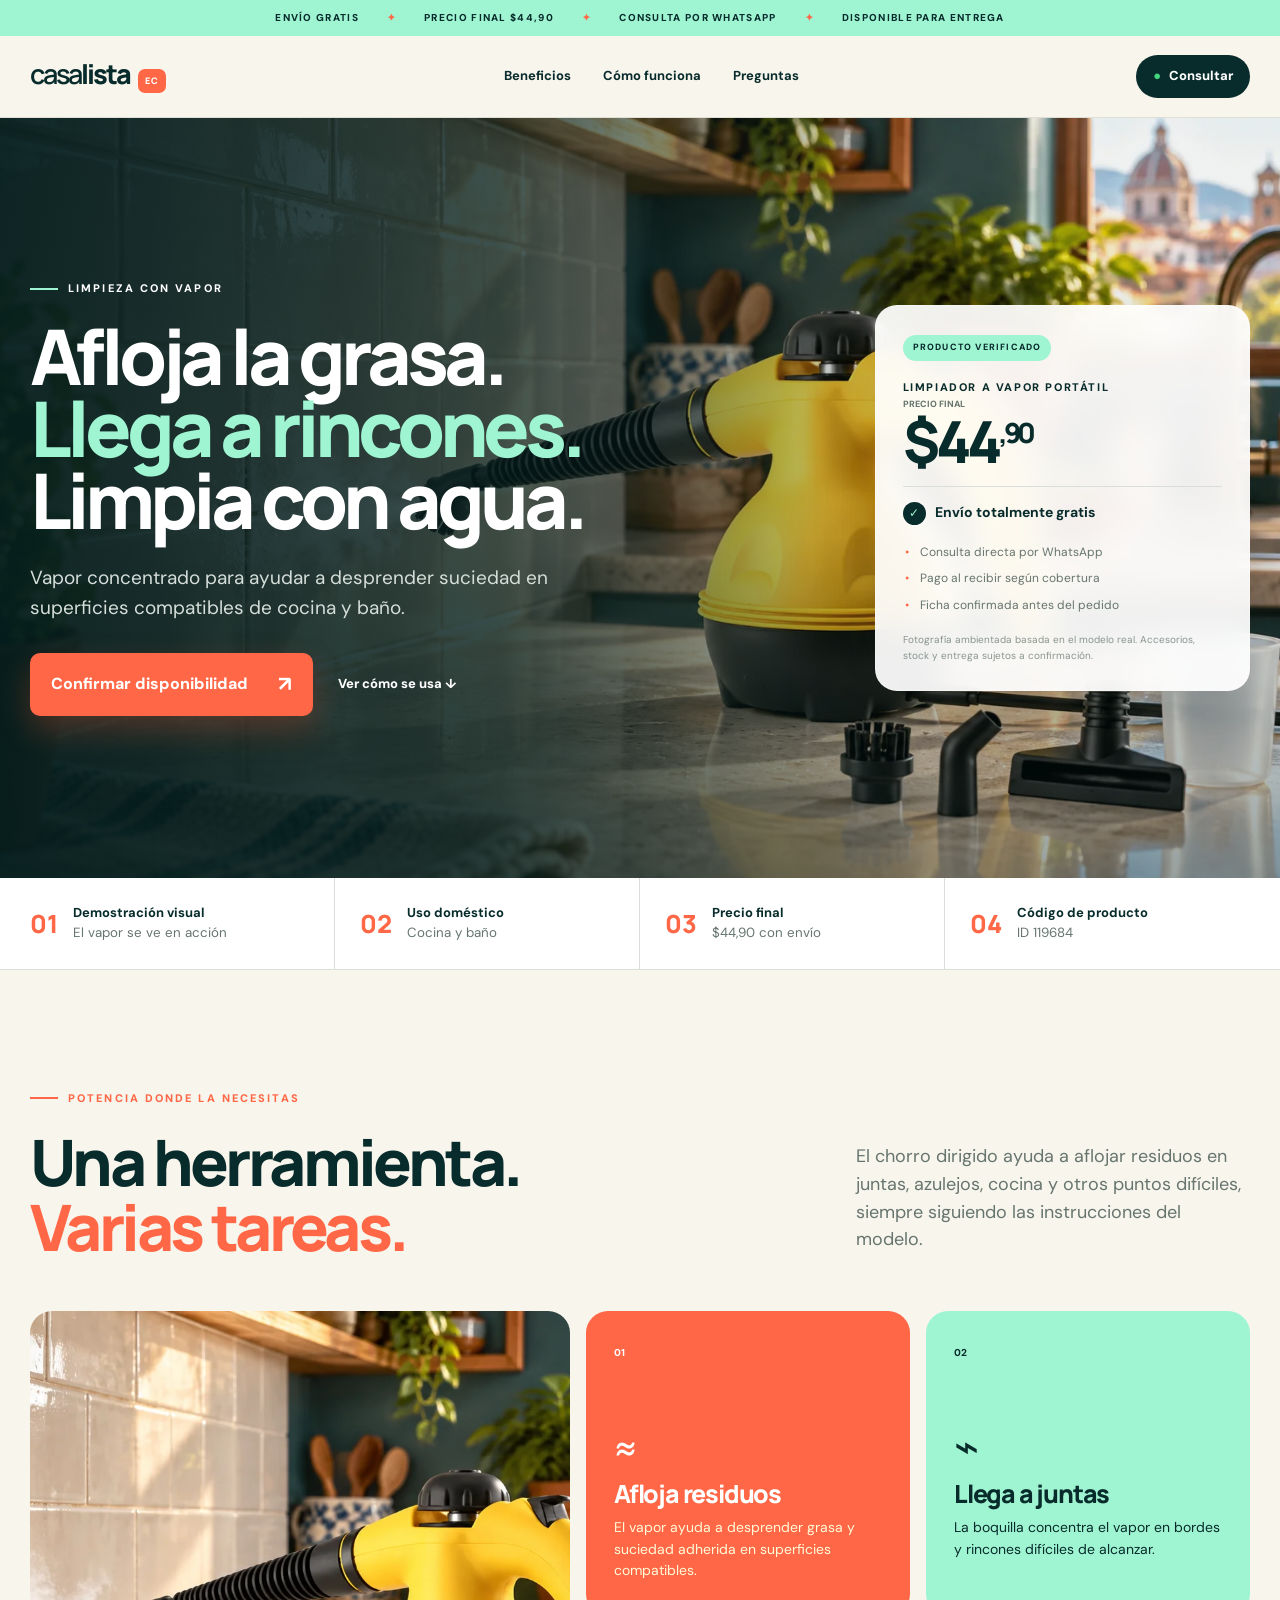
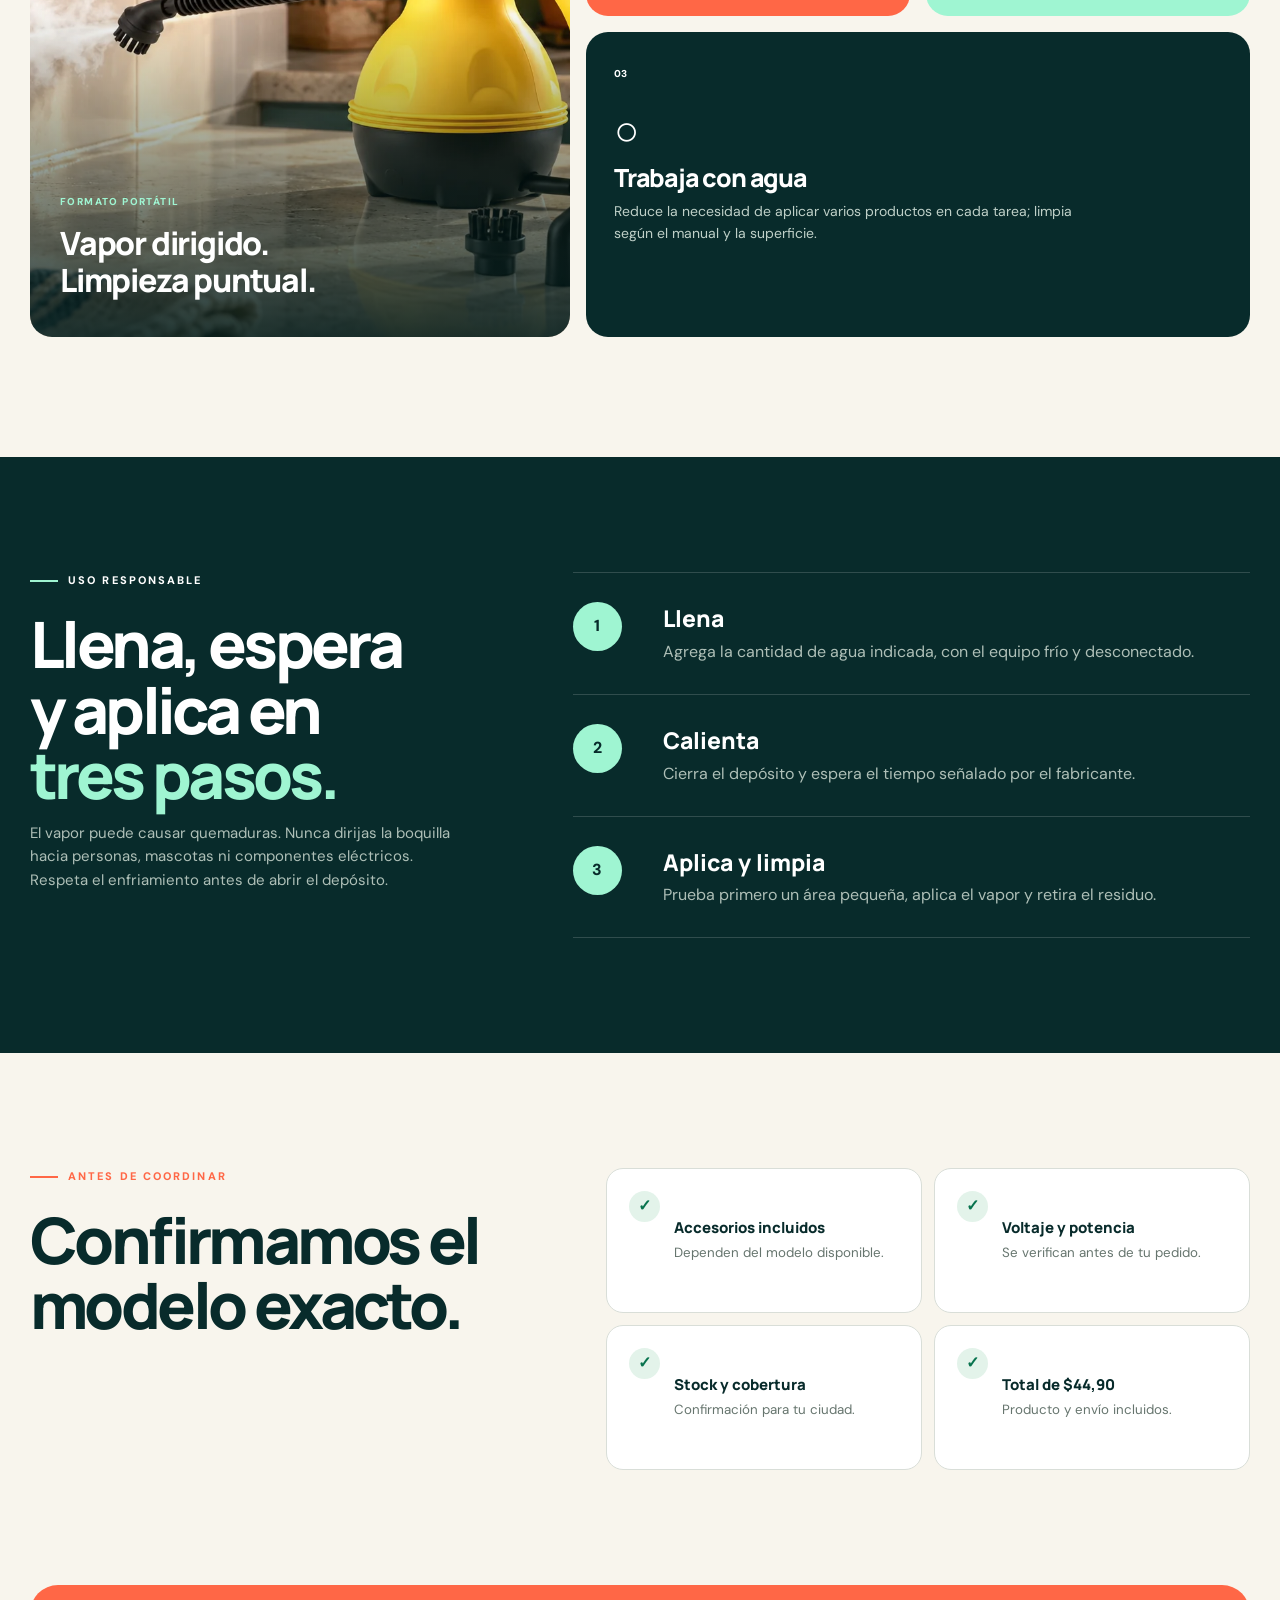
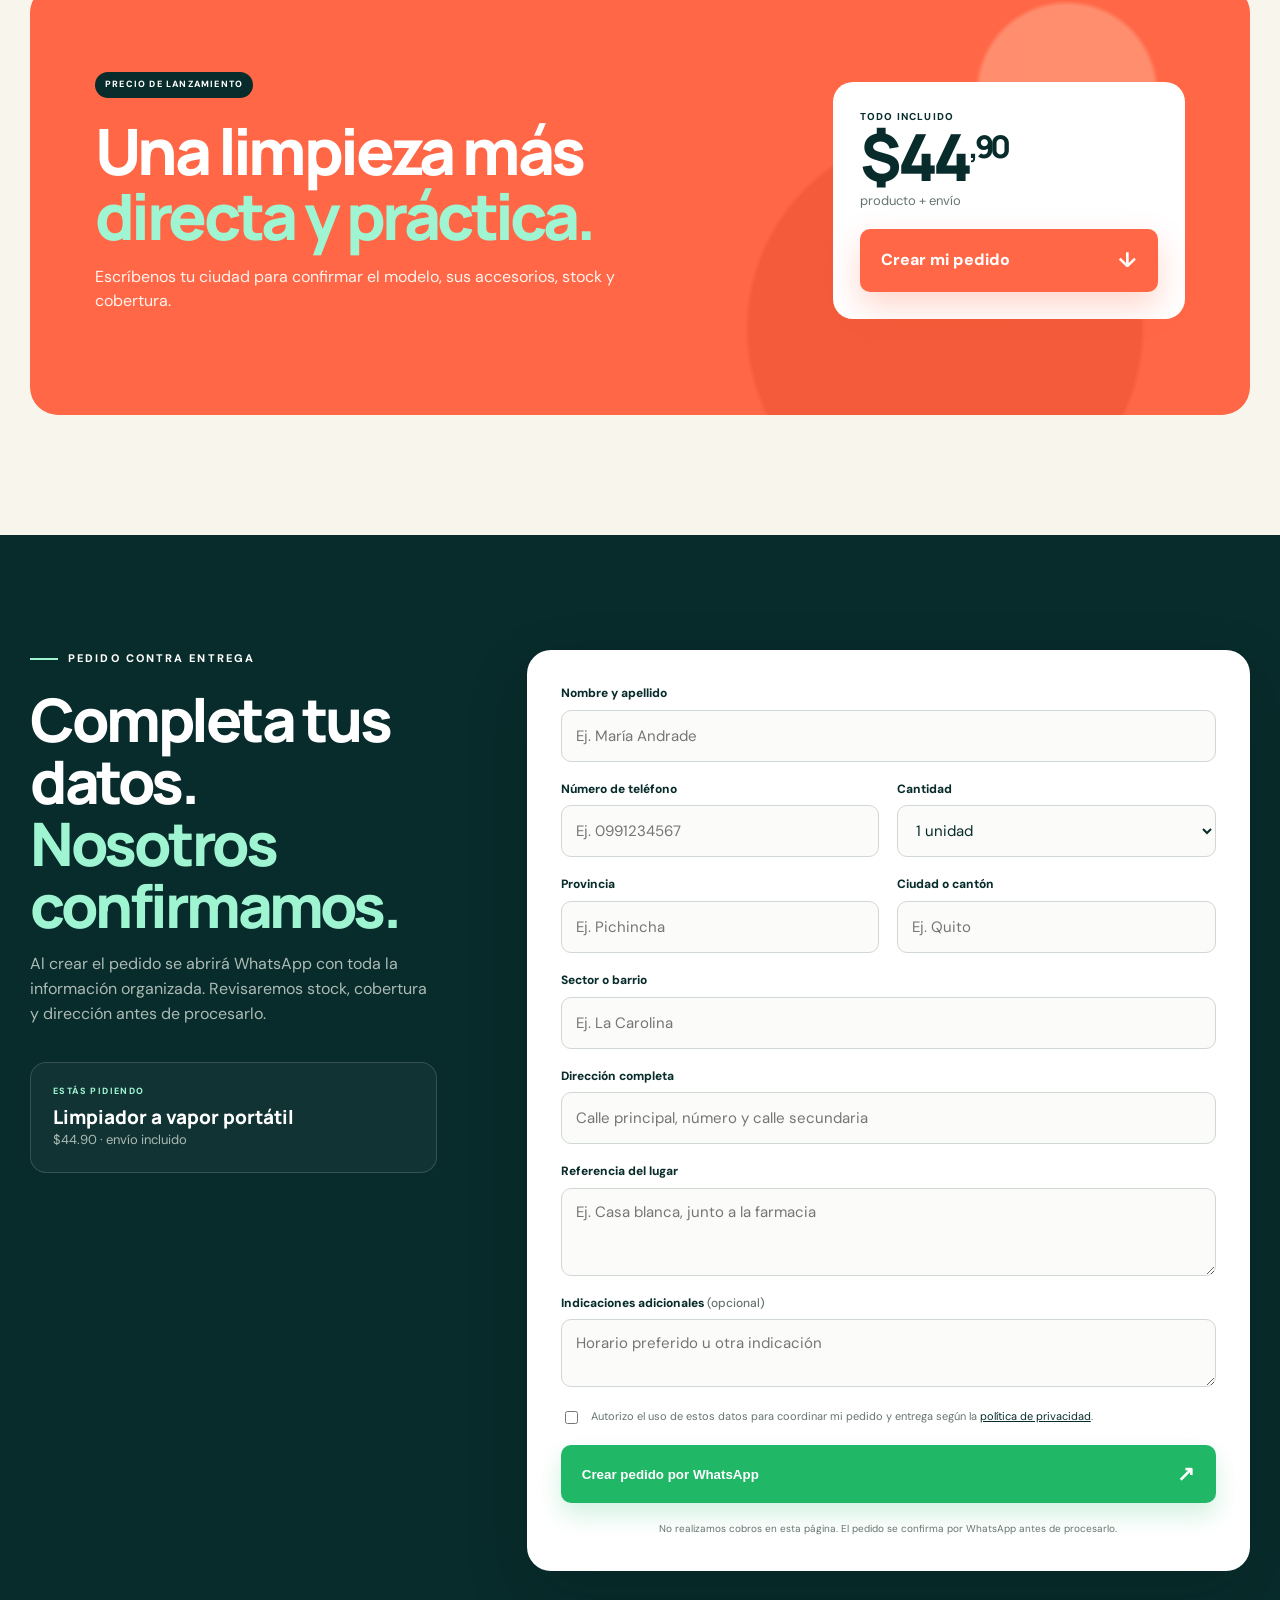
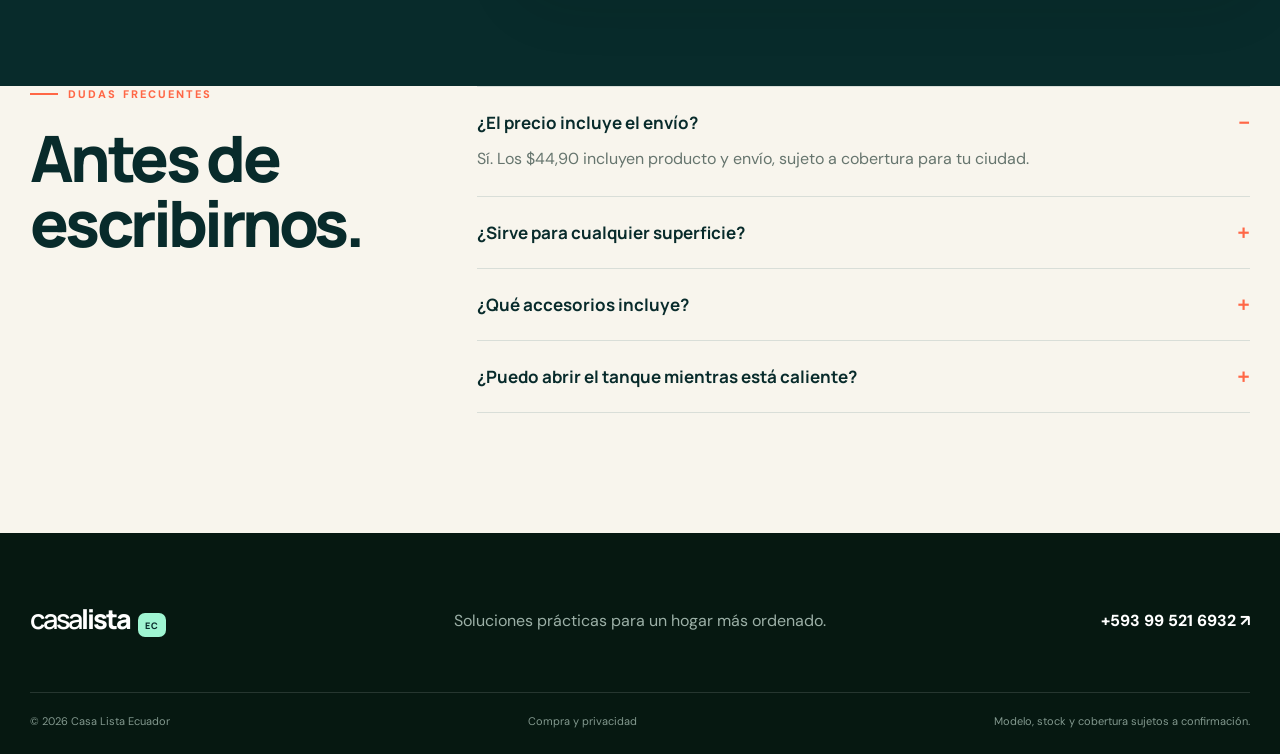
==== commit 9983a926: "Remove supplier references from storefront" ====
--- a/vapor/index.html
+++ b/vapor/index.html
@@ -13,7 +13,7 @@
   <link rel="preload" href="../assets/limpiador-vapor.webp" as="image" type="image/webp"><link rel="stylesheet" href="../styles.css"><link rel="stylesheet" href="vapor.css">
 </head>
 <body class="vapor-page">
-  <div class="offer-tape"><div><span>ENVÍO GRATIS</span><i>✦</i><span>PRECIO FINAL $44,90</span><i>✦</i><span>CONSULTA POR WHATSAPP</span><i>✦</i><span>DISPONIBLE EN CATÁLOGO DROPI</span></div></div>
+  <div class="offer-tape"><div><span>ENVÍO GRATIS</span><i>✦</i><span>PRECIO FINAL $44,90</span><i>✦</i><span>CONSULTA POR WHATSAPP</span><i>✦</i><span>DISPONIBLE PARA ENTREGA</span></div></div>
   <header class="site-head"><div class="shell nav">
     <a class="brand" href="../"><span>casa</span>lista<small>EC</small></a>
     <nav><a href="#beneficios">Beneficios</a><a href="#uso">Cómo funciona</a><a href="#preguntas">Preguntas</a></nav>
@@ -26,11 +26,11 @@
         <div class="hero-copy"><p class="eyebrow"><span></span> LIMPIEZA CON VAPOR</p><h1>Afloja la grasa.<br><em>Llega a rincones.</em><br>Limpia con agua.</h1><p class="hero-lead">Vapor concentrado para ayudar a desprender suciedad en superficies compatibles de cocina y baño.</p>
           <div class="hero-actions"><a class="button button-main" href="https://wa.me/593995216932?text=Hola%2C%20quiero%20confirmar%20el%20limpiador%20a%20vapor%20a%20%2444%2C90.%20Mi%20ciudad%20es%3A%20" target="_blank" rel="noopener">Confirmar disponibilidad <b>↗</b></a><a class="text-link" href="#uso">Ver cómo se usa ↓</a></div>
         </div>
-        <aside class="offer-card"><span class="offer-tag">VALIDADO EN DROPI</span><p>LIMPIADOR A VAPOR PORTÁTIL</p><div class="price"><small>PRECIO FINAL</small><strong>$44<sup>,90</sup></strong></div><div class="free"><span>✓</span><b>Envío totalmente gratis</b></div><ul><li>Consulta directa por WhatsApp</li><li>Pago al recibir según cobertura</li><li>Ficha confirmada antes del pedido</li></ul><small class="card-note">Fotografía ambientada basada en el modelo real. Accesorios, stock y entrega sujetos a confirmación.</small></aside>
+        <aside class="offer-card"><span class="offer-tag">PRODUCTO VERIFICADO</span><p>LIMPIADOR A VAPOR PORTÁTIL</p><div class="price"><small>PRECIO FINAL</small><strong>$44<sup>,90</sup></strong></div><div class="free"><span>✓</span><b>Envío totalmente gratis</b></div><ul><li>Consulta directa por WhatsApp</li><li>Pago al recibir según cobertura</li><li>Ficha confirmada antes del pedido</li></ul><small class="card-note">Fotografía ambientada basada en el modelo real. Accesorios, stock y entrega sujetos a confirmación.</small></aside>
       </div>
     </section>
     <section class="quick-facts"><div class="shell facts-grid">
-      <div><span>01</span><p><b>Demostración visual</b><small>El vapor se ve en acción</small></p></div><div><span>02</span><p><b>Uso doméstico</b><small>Cocina y baño</small></p></div><div><span>03</span><p><b>Precio final</b><small>$44,90 con envío</small></p></div><div><span>04</span><p><b>Producto en Dropi</b><small>ID 119684</small></p></div>
+      <div><span>01</span><p><b>Demostración visual</b><small>El vapor se ve en acción</small></p></div><div><span>02</span><p><b>Uso doméstico</b><small>Cocina y baño</small></p></div><div><span>03</span><p><b>Precio final</b><small>$44,90 con envío</small></p></div><div><span>04</span><p><b>Código de producto</b><small>ID 119684</small></p></div>
     </div></section>
     <section class="intro shell" id="beneficios"><div><p class="eyebrow dark"><span></span> POTENCIA DONDE LA NECESITAS</p><h2>Una herramienta.<br><em>Varias tareas.</em></h2></div><p class="intro-copy">El chorro dirigido ayuda a aflojar residuos en juntas, azulejos, cocina y otros puntos difíciles, siempre siguiendo las instrucciones del modelo.</p></section>
     <section class="bento shell">
@@ -52,10 +52,10 @@
         <div class="order-intro">
           <p class="eyebrow light"><span></span> PEDIDO CONTRA ENTREGA</p>
           <h2>Completa tus datos.<br><em>Nosotros confirmamos.</em></h2>
-          <p>Al crear el pedido se abrirá WhatsApp con toda la información organizada. Revisaremos stock, cobertura y dirección antes de ingresarlo en Dropi.</p>
+          <p>Al crear el pedido se abrirá WhatsApp con toda la información organizada. Revisaremos stock, cobertura y dirección antes de procesarlo.</p>
           <div class="order-summary"><small>ESTÁS PIDIENDO</small><b>Limpiador a vapor portátil</b><span>$44.90 · envío incluido</span></div>
         </div>
-        <form class="order-form" data-product="Limpiador a vapor portátil" data-price="44.90" data-dropi-id="119684">
+        <form class="order-form" data-product="Limpiador a vapor portátil" data-price="44.90" data-product-id="119684">
           <div class="field full"><label for="nombre-119684">Nombre y apellido</label><input id="nombre-119684" name="nombre" type="text" autocomplete="name" placeholder="Ej. María Andrade" minlength="3" required></div>
           <div class="field"><label for="telefono-119684">Número de teléfono</label><input id="telefono-119684" name="telefono" type="tel" inputmode="tel" autocomplete="tel" placeholder="Ej. 0991234567" pattern="[0-9+ ]{9,15}" required></div>
           <div class="field"><label for="cantidad-119684">Cantidad</label><select id="cantidad-119684" name="cantidad" required><option value="1">1 unidad</option><option value="2">2 unidades</option><option value="3">3 unidades</option></select></div>
@@ -67,7 +67,7 @@
           <div class="field full"><label for="indicaciones-119684">Indicaciones adicionales <span>(opcional)</span></label><textarea id="indicaciones-119684" name="indicaciones" rows="2" placeholder="Horario preferido u otra indicación"></textarea></div>
           <label class="consent"><input type="checkbox" required><span>Autorizo el uso de estos datos para coordinar mi pedido y entrega según la <a href="../privacidad.html">política de privacidad</a>.</span></label>
           <button class="button order-submit" type="submit"><span>Crear pedido por WhatsApp</span><b>↗</b></button>
-          <p class="form-note">No realizamos cobros en esta página. El pedido se confirma por WhatsApp antes de ingresarlo en Dropi.</p>
+          <p class="form-note">No realizamos cobros en esta página. El pedido se confirma por WhatsApp antes de procesarlo.</p>
         </form>
       </div>
     </section>
